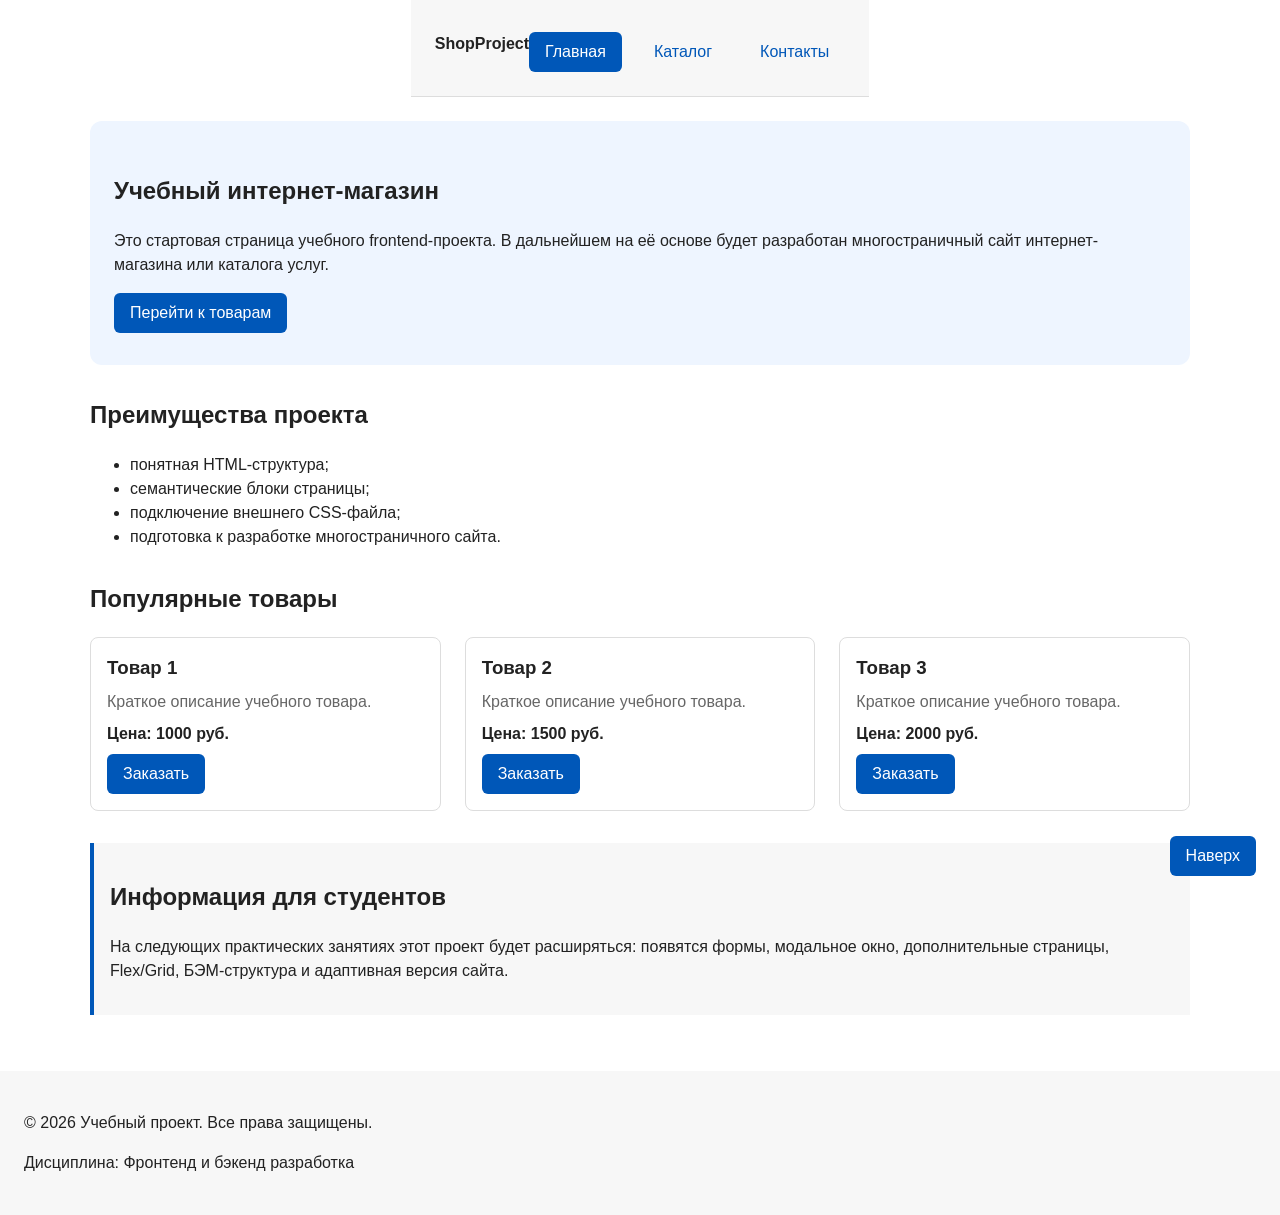
==== index.html @ eb3fb137 "refactor: apply BEM naming to CSS classes" ====
<!DOCTYPE html>
<html lang="ru">
<head>
  <meta charset="UTF-8">
  <meta name="viewport" content="width=device-width, initial-scale=1.0">
  <title>Учебный интернет-магазин</title>
  <link rel="stylesheet" href="css/style.css">
  <script src="js/main.js" defer></script>
  <meta property="og:type" content="website">
  <meta property="og:title" content="Учебный интернет-магазин">
  <meta property="og:description" content="Учебный frontend-проект интернет-магазина.">
  <meta property="og:image" content="https://github.com">
</head>

<body id="top">
  <header class="site-header">
    <div class="site-header__inner">
      <a class="site-header__logo" href="index.html">ShopProject</a>
      <nav class="site-nav" aria-label="Основная навигация">
        <ul class="site-nav__list">
          <li class="site-nav__item"><a class="site-nav__link site-nav__link--active" href="index.html">Главная</a></li>
          <li class="site-nav__item"><a class="site-nav__link" href="catalog.html">Каталог</a></li>
          <li class="site-nav__item"><a class="site-nav__link" href="contacts.html">Контакты</a></li>
        </ul>
      </nav>
    </div>
  </header>

  <main>
    <section class="hero">
      <h1 class="hero__title">Учебный интернет-магазин</h1>
      <p class="hero__description">
        Это стартовая страница учебного frontend-проекта.
        В дальнейшем на её основе будет разработан многостраничный сайт
        интернет-магазина или каталога услуг.
      </p>
      <!-- Добавлен класс модификатора кнопки -->
      <a class="button button--primary" href="#popular">Перейти к товарам</a>
    </section>

    <section class="section" id="advantages">
      <!-- Добавлен БЭМ-класс для заголовка секции -->
      <h2 class="section__title">Преимущества проекта</h2>
      <!-- Создан блок преимуществ по БЭМ -->
      <ul class="advantages-list">
        <li class="advantages-list__item">понятная HTML-структура;</li>
        <li class="advantages-list__item">семантические блоки страницы;</li>
        <li class="advantages-list__item">подключение внешнего CSS-файла;</li>
        <li class="advantages-list__item">подготовка к разработке многостраничного сайта.</li>
      </ul>
    </section>

    <section class="section" id="popular">
      <h2 class="section__title">Популярные товары</h2>

      <div class="products-grid">
        <article class="product-card">
          <h3 class="product-card__title">Товар 1</h3>
          <p class="product-card__description">Краткое описание учебного товара.</p>
          <p class="product-card__price">Цена: 1000 руб.</p>
          <button class="button button--primary product-card__button" type="button" data-product="Товар 1">Заказать</button>
        </article>

        <article class="product-card">
          <h3 class="product-card__title">Товар 2</h3>
          <p class="product-card__description">Краткое описание учебного товара.</p>
          <p class="product-card__price">Цена: 1500 руб.</p>
          <button class="button button--primary product-card__button" type="button" data-product="Товар 2">Заказать</button>
        </article>

        <article class="product-card">
          <h3 class="product-card__title">Товар 3</h3>
          <p class="product-card__description">Краткое описание учебного товара.</p>
          <p class="product-card__price">Цена: 2000 руб.</p>
          <button class="button button--primary product-card__button" type="button" data-product="Товар 3">Заказать</button>
        </article>
      </div>
    </section>

    <aside class="aside-info">
      <h2 class="aside-info__title">Информация для студентов</h2>
      <p class="aside-info__text">
        На следующих практических занятиях этот проект будет расширяться:
        появятся формы, модальное окно, дополнительные страницы, Flex/Grid,
        БЭМ-структура и адаптивная версия сайта.
      </p>
    </aside>
  </main>

  <dialog class="order-dialog" id="order-dialog" aria-labelledby="order-dialog-title">
    <h2 class="order-dialog__title" id="order-dialog-title">Оформление заявки</h2>
    <form class="order-form" id="order-form" action="#" method="post" novalidate>
      <div class="order-form__field">
        <label class="order-form__label" for="order-name">Имя</label>
        <input class="order-form__input" id="order-name" name="name" type="text" required>
      </div>
      <div class="order-form__field">
        <label class="order-form__label" for="order-email">E-mail</label>
        <input class="order-form__input" id="order-email" name="email" type="email" required>
      </div>
      <div class="order-form__actions">
        <button class="button button--secondary" type="button" id="close-order-dialog">Закрыть</button>
        <button class="button button--primary" type="submit">Отправить заявку</button>
      </div>
    </form>
  </dialog>

  <p class="success-message" id="success-message" hidden>
    Форма успешно отправлена!
  </p>

  <a class="to-top" href="#top">Наверх</a>

  <!-- Оформлен подвал сайта как БЭМ-блок site-footer -->
  <footer class="site-footer" id="contacts">
    <p class="site-footer__text">&copy; 2026 Учебный проект. Все права защищены.</p>
    <p class="site-footer__text">Дисциплина: Фронтенд и бэкенд разработка</p>
  </footer>
</body>
</html>
---- css/style.css ----
/* ===============================
   1. Переменные проекта
   =============================== */

:root {
  /* Основные цвета проекта */
  --color-bg: #ffffff;
  --color-text: #222222;
  --color-muted: #666666;
  --color-primary: #0057b8;
  --color-primary-dark: #003f86;
  --color-border: #dddddd;
  --color-surface: #f7f7f7;
  --color-surface-accent: #eef5ff;
  --color-danger: #b00020;
  --color-success: #168a2f;
  --color-success-bg: #eefaf0;
  --color-white: #ffffff;

  /* Отступы */
  --space-xs: 4px;
  --space-sm: 8px;
  --space-md: 16px;
  --space-lg: 24px;
  --space-xl: 32px;

  /* Скругления */
  --radius-sm: 6px;
  --radius-md: 8px;
  --radius-lg: 12px;

  /* Размеры */
  --container-width: 1100px;
}

/* ===============================
   2. Базовые стили
   =============================== */

* {
  box-sizing: border-box;
}

body {
  display: flex;
  flex-direction: column;
  min-height: 100vh;
  margin: 0;
  font-family: Arial, sans-serif;
  line-height: 1.5;
  color: var(--color-text);
  background-color: var(--color-bg);
}

main {
  flex: 1 0 auto;
}

header,
main,
footer {
  padding: var(--space-lg);
}

header {
  position: sticky;
  top: 0;
  z-index: 20;
  background-color: var(--color-surface);
  border-bottom: 1px solid var(--color-border);
}

footer {
  background-color: var(--color-surface);
}

/* ===============================
   3. Общие элементы интерфейса (Блок button)
   =============================== */

a {
  color: var(--color-primary);
}

a:hover {
  color: var(--color-primary-dark);
}

a:focus-visible {
  outline: 2px solid var(--color-primary);
  outline-offset: 3px;
}

/* Базовый блок кнопки */
.button {
  display: inline-block;
  padding: var(--space-sm) var(--space-md);
  font: inherit;
  text-decoration: none;
  border: none;
  border-radius: var(--radius-sm);
  cursor: pointer;
}

/* Модификаторы кнопок */
.button--primary {
  color: var(--color-white);
  background-color: var(--color-primary);
}

.button--primary:hover {
  background-color: var(--color-primary-dark);
}

.button--secondary {
  color: var(--color-primary);
  background-color: transparent;
  border: 1px solid var(--color-primary);
}

.button--secondary:hover {
  color: var(--color-white);
  background-color: var(--color-primary);
}

.button:focus-visible {
  outline: 2px solid var(--color-primary);
  outline-offset: 3px;
}

.button:disabled,
.button--disabled {
  opacity: 0.6;
  cursor: not-allowed;
}

/* Вспомогательный элемент «Наверх» */
.to-top {
  position: fixed;
  right: var(--space-lg);
  bottom: var(--space-lg);
  z-index: 10;
  padding: var(--space-sm) var(--space-md);
  color: var(--color-white);
  background-color: var(--color-primary);
  text-decoration: none;
  border-radius: var(--radius-sm);
}

.to-top:hover {
  background-color: var(--color-primary-dark);
  color: var(--color-white);
}

/* ===============================
   4. Шапка и навигация (Блоки site-header, site-nav)
   =============================== */

.site-header {
  position: relative;
  display: flex;
  align-items: center;
  justify-content: space-between;
  gap: var(--space-lg);
  max-width: var(--container-width);
  margin: 0 auto;
  padding-top: var(--space-md);
}

.site-header__inner {
  display: flex;
  align-items: center;
  justify-content: space-between;
  width: 100%;
}

.site-header__badge {
  position: absolute;
  top: 0;
  left: 0;
  padding: 2px var(--space-sm);
  color: var(--color-white);
  background-color: var(--color-primary);
  border-radius: var(--radius-sm);
  font-size: 12px;
}

.site-header__logo {
  font-weight: bold;
  text-decoration: none;
  color: var(--color-text);
}

/* Блок навигации */
.site-nav__list {
  display: flex;
  flex-wrap: wrap;
  justify-content: center;
  align-items: center;
  gap: var(--space-md);
  padding: 0;
  margin: var(--space-md) 0 0;
  list-style: none;
}

.site-nav__item {
  margin: 0;
}

.site-nav__link {
  display: inline-block;
  padding: var(--space-sm) var(--space-md);
  color: var(--color-primary);
  text-decoration: none;
  border-radius: var(--radius-sm);
}

.site-nav__link:hover {
  color: var(--color-white);
  background-color: var(--color-primary);
}

/* Модификатор активной ссылки */
.site-nav__link--active {
  color: var(--color-white);
  background-color: var(--color-primary);
}

/* ===============================
   5. Страницы и Сетки (Блоки hero, section, products-grid)
   =============================== */

.hero {
  max-width: var(--container-width);
  margin: 0 auto var(--space-xl);
  padding: var(--space-xl) var(--space-lg);
  background-color: var(--color-surface-accent);
  border-radius: var(--radius-lg);
}

.section {
  max-width: var(--container-width);
  margin: 0 auto var(--space-xl);
}

.section__title {
  margin-top: 0;
}

.products-grid {
  display: grid;
  grid-template-columns: repeat(3, 1fr);
  gap: var(--space-lg);
}

/* ===============================
   6. Карточка товара (Блок product-card)
   =============================== */

.product-card {
  position: relative;
  display: flex;
  flex-direction: column;
  gap: var(--space-sm);
  margin-bottom: 0;
  padding: var(--space-md);
  border: 1px solid var(--color-border);
  border-radius: var(--radius-md);
  background-color: var(--color-bg);
}

.product-card:hover {
  border-color: var(--color-primary);
}

/* Модификаторы карточки */
.product-card--featured {
  border-color: var(--color-primary);
}

.product-card--discount {
  border-color: var(--color-danger);
}

/* Элементы карточки */
.product-card__title {
  margin-top: 0;
  margin-bottom: 0;
}

.product-card__description {
  margin: 0;
  color: var(--color-muted);
}

.product-card__price {
  margin: 0;
  font-weight: 700;
}

.product-card--discount .product-card__price {
  color: var(--color-danger);
}

.product-card__badge {
  position: absolute;
  top: var(--space-sm);
  right: var(--space-sm);
  padding: 2px var(--space-sm);
  color: var(--color-white);
  background-color: var(--color-primary);
  border-radius: var(--radius-sm);
  font-size: 12px;
}

.product-card__button {
  margin-top: auto;
  align-self: flex-start;
}

/* Информационный блок */
.aside-info {
  max-width: var(--container-width);
  margin: 0 auto var(--space-xl);
  padding: var(--space-md);
  border-left: 4px solid var(--color-primary);
  background-color: var(--color-surface);
}

/* ===============================
   7. Форма и Модальное окно (Блоки order-dialog, order-form)
   =============================== */

.order-dialog {
  width: min(100% - var(--space-xl), 560px);
  padding: var(--space-lg);
  border: none;
  border-radius: var(--radius-lg);
}

.order-dialog::backdrop {
  background-color: rgba(0, 0, 0, 0.5);
}

.order-dialog__title {
  margin-top: 0;
}

/* Блок формы */
.order-form:focus-within .order-form__field:not(:focus-within) {
  opacity: 0.45;
  pointer-events: none;
}

.order-form__field {
  margin-bottom: var(--space-md);
}

.order-form__label {
  display: block;
  margin-bottom: var(--space-xs);
}

.order-form__input,
.order-form__select,
.order-form__textarea {
  width: 100%;
  padding: 10px 12px;
  border: 1px solid var(--color-border);
  border-radius: var(--radius-sm);
  font: inherit;
}

.order-form__input[type="checkbox"] {
  width: auto;
}

.order-form__hint {
  display: block;
  margin-top: var(--space-xs);
  color: var(--color-muted);
}

.order-form__input:hover,
.order-form__select:hover,
.order-form__textarea:hover {
  border-color: var(--color-primary);
}

.order-form__input:focus-visible,
.order-form__select:focus-visible,
.order-form__textarea:focus-visible {
  outline: 2px solid var(--color-primary);
  outline-offset: 3px;
}

.order-form__input[aria-invalid="true"],
.order-form__select[aria-invalid="true"],
.order-form__textarea[aria-invalid="true"] {
  border-color: var(--color-danger);
}

.order-form__actions {
  display: flex;
  gap: var(--space-sm);
  margin-top: var(--space-lg);
}

/* Сообщение об успехе */
.success-message {
  max-width: var(--container-width);
  margin: var(--space-lg) auto;
  padding: var(--space-md);
  border-left: 4px solid var(--color-success);
  background-color: var(--color-success-bg);
}

/* ===============================
   8. Хлебные крошки (Блок breadcrumbs)
   =============================== */

.breadcrumbs {
  max-width: var(--container-width);
  margin: 0 auto var(--space-md);
  font-size: 14px;
  color: var(--color-muted);
}

.breadcrumbs__link {
  color: var(--color-primary);
}

.breadcrumbs__current::before {
  content: " / ";
  color: var(--color-muted);
}

/* ===============================
   9. Каталог (Блоки catalog-layout, catalog-filters, filters-form)
   =============================== */

.catalog-layout {
  max-width: var(--container-width);
  margin: 0 auto var(--space-xl);
  display: grid;
  grid-template-columns: 260px 1fr;
  grid-template-areas: "filters products";
  gap: var(--space-lg);
}

.catalog-filters {
  grid-area: filters;
  padding: var(--space-md);
  border: 1px solid var(--color-border);
  border-radius: var(--radius-md);
  background-color: var(--color-surface);
}

.catalog-products {
  grid-area: products;
}

/* Блок формы фильтрации */
.filters-form {
  display: grid;
  gap: var(--space-md);
}

.filters-form__fieldset {
  margin: 0;
  padding: var(--space-md);
  border: 1px solid var(--color-border);
  border-radius: var(--radius-sm);
}

.filters-form__legend {
  font-weight: 700;
}

.filters-form__label {
  display: block;
  margin-bottom: var(--space-sm);
}

.filters-form__input-number {
  width: 100%;
  padding: 8px 10px;
  border: 1px solid var(--color-border);
  border-radius: var(--radius-sm);
  font: inherit;
}

/* ===============================
   10. Специфические настройки прокрутки
   =============================== */

html {
  scroll-behavior: smooth;
  scroll-padding-top: 140px;
}

@media (max-width: 1099px) {
  html {
    scroll-padding-top: 200px;
  }
}

@media (max-width: 700px) {
  html {
    scroll-padding-top: 260px;
  }
}
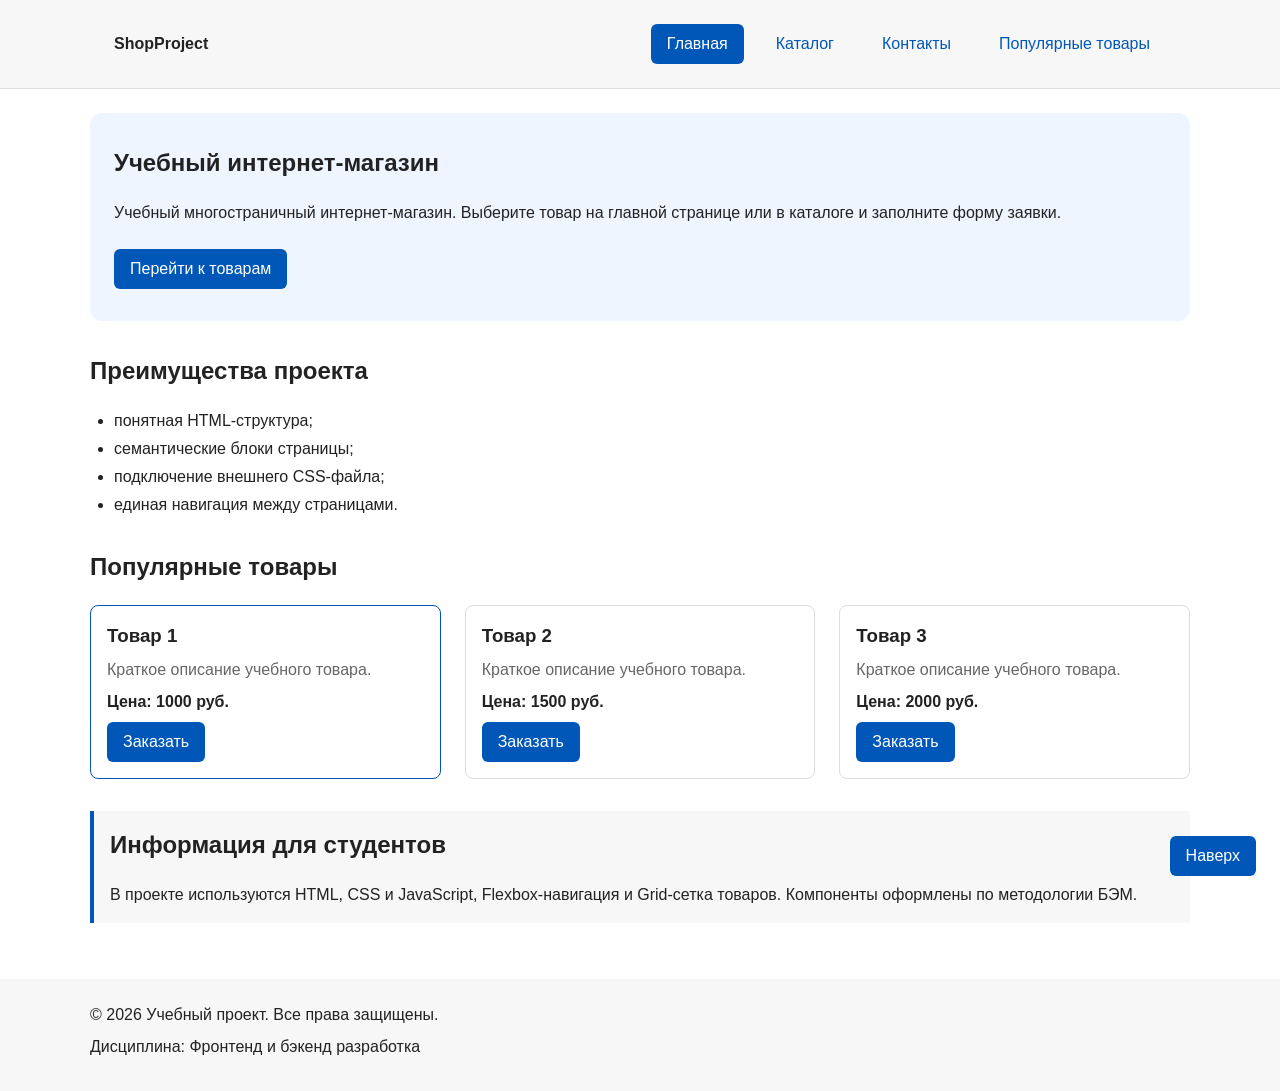
==== commit e76dbf31: "refactor: complete BEM components and order form" ====
--- a/index.html
+++ b/index.html
@@ -3,50 +3,47 @@
 <head>
   <meta charset="UTF-8">
   <meta name="viewport" content="width=device-width, initial-scale=1.0">
+  <meta name="description" content="Учебный интернет-магазин с каталогом товаров и формой заявки.">
   <title>Учебный интернет-магазин</title>
   <link rel="stylesheet" href="css/style.css">
   <script src="js/main.js" defer></script>
   <meta property="og:type" content="website">
   <meta property="og:title" content="Учебный интернет-магазин">
   <meta property="og:description" content="Учебный frontend-проект интернет-магазина.">
-  <meta property="og:image" content="https://github.com">
 </head>
 
-<body id="top">
+<body class="page" id="top">
   <header class="site-header">
     <div class="site-header__inner">
       <a class="site-header__logo" href="index.html">ShopProject</a>
       <nav class="site-nav" aria-label="Основная навигация">
         <ul class="site-nav__list">
-          <li class="site-nav__item"><a class="site-nav__link site-nav__link--active" href="index.html">Главная</a></li>
+          <li class="site-nav__item"><a class="site-nav__link site-nav__link--active" href="index.html" aria-current="page">Главная</a></li>
           <li class="site-nav__item"><a class="site-nav__link" href="catalog.html">Каталог</a></li>
           <li class="site-nav__item"><a class="site-nav__link" href="contacts.html">Контакты</a></li>
+          <li class="site-nav__item"><a class="site-nav__link" href="index.html#popular">Популярные товары</a></li>
         </ul>
       </nav>
     </div>
   </header>
 
-  <main>
+  <main class="page__main">
     <section class="hero">
       <h1 class="hero__title">Учебный интернет-магазин</h1>
       <p class="hero__description">
-        Это стартовая страница учебного frontend-проекта.
-        В дальнейшем на её основе будет разработан многостраничный сайт
-        интернет-магазина или каталога услуг.
+        Учебный многостраничный интернет-магазин.
+        Выберите товар на главной странице или в каталоге и заполните форму заявки.
       </p>
-      <!-- Добавлен класс модификатора кнопки -->
       <a class="button button--primary" href="#popular">Перейти к товарам</a>
     </section>
 
     <section class="section" id="advantages">
-      <!-- Добавлен БЭМ-класс для заголовка секции -->
       <h2 class="section__title">Преимущества проекта</h2>
-      <!-- Создан блок преимуществ по БЭМ -->
       <ul class="advantages-list">
         <li class="advantages-list__item">понятная HTML-структура;</li>
         <li class="advantages-list__item">семантические блоки страницы;</li>
         <li class="advantages-list__item">подключение внешнего CSS-файла;</li>
-        <li class="advantages-list__item">подготовка к разработке многостраничного сайта.</li>
+        <li class="advantages-list__item">единая навигация между страницами.</li>
       </ul>
     </section>
 
@@ -54,7 +51,7 @@
       <h2 class="section__title">Популярные товары</h2>
 
       <div class="products-grid">
-        <article class="product-card">
+        <article class="product-card product-card--featured">
           <h3 class="product-card__title">Товар 1</h3>
           <p class="product-card__description">Краткое описание учебного товара.</p>
           <p class="product-card__price">Цена: 1000 руб.</p>
@@ -80,9 +77,8 @@
     <aside class="aside-info">
       <h2 class="aside-info__title">Информация для студентов</h2>
       <p class="aside-info__text">
-        На следующих практических занятиях этот проект будет расширяться:
-        появятся формы, модальное окно, дополнительные страницы, Flex/Grid,
-        БЭМ-структура и адаптивная версия сайта.
+        В проекте используются HTML, CSS и JavaScript, Flexbox-навигация
+        и Grid-сетка товаров. Компоненты оформлены по методологии БЭМ.
       </p>
     </aside>
   </main>
@@ -90,13 +86,14 @@
   <dialog class="order-dialog" id="order-dialog" aria-labelledby="order-dialog-title">
     <h2 class="order-dialog__title" id="order-dialog-title">Оформление заявки</h2>
     <form class="order-form" id="order-form" action="#" method="post" novalidate>
+      <input id="selected-product" name="product" type="hidden">
       <div class="order-form__field">
         <label class="order-form__label" for="order-name">Имя</label>
-        <input class="order-form__input" id="order-name" name="name" type="text" required>
+        <input class="order-form__input" id="order-name" name="name" type="text" autocomplete="name" required>
       </div>
       <div class="order-form__field">
         <label class="order-form__label" for="order-email">E-mail</label>
-        <input class="order-form__input" id="order-email" name="email" type="email" required>
+        <input class="order-form__input" id="order-email" name="email" type="email" autocomplete="email" required>
       </div>
       <div class="order-form__actions">
         <button class="button button--secondary" type="button" id="close-order-dialog">Закрыть</button>
@@ -105,16 +102,16 @@
     </form>
   </dialog>
 
-  <p class="success-message" id="success-message" hidden>
-    Форма успешно отправлена!
+  <p class="success-message" id="success-message" role="status" hidden>
+    Заявка успешно проверена! Это учебная форма: данные на сервер не отправляются.
   </p>
 
   <a class="to-top" href="#top">Наверх</a>
-
-  <!-- Оформлен подвал сайта как БЭМ-блок site-footer -->
   <footer class="site-footer" id="contacts">
-    <p class="site-footer__text">&copy; 2026 Учебный проект. Все права защищены.</p>
-    <p class="site-footer__text">Дисциплина: Фронтенд и бэкенд разработка</p>
+    <div class="site-footer__inner">
+      <p class="site-footer__text">&copy; 2026 Учебный проект. Все права защищены.</p>
+      <p class="site-footer__text">Дисциплина: Фронтенд и бэкенд разработка</p>
+    </div>
   </footer>
 </body>
 </html>
--- a/css/style.css
+++ b/css/style.css
@@ -41,7 +41,7 @@
   box-sizing: border-box;
 }
 
-body {
+.page {
   display: flex;
   flex-direction: column;
   min-height: 100vh;
@@ -52,26 +52,9 @@
   background-color: var(--color-bg);
 }
 
-main {
+.page__main {
   flex: 1 0 auto;
-}
-
-header,
-main,
-footer {
   padding: var(--space-lg);
-}
-
-header {
-  position: sticky;
-  top: 0;
-  z-index: 20;
-  background-color: var(--color-surface);
-  border-bottom: 1px solid var(--color-border);
-}
-
-footer {
-  background-color: var(--color-surface);
 }
 
 /* ===============================
@@ -97,6 +80,7 @@
   padding: var(--space-sm) var(--space-md);
   font: inherit;
   text-decoration: none;
+  text-align: center;
   border: none;
   border-radius: var(--radius-sm);
   cursor: pointer;
@@ -109,6 +93,7 @@
 }
 
 .button--primary:hover {
+  color: var(--color-white);
   background-color: var(--color-primary-dark);
 }
 
@@ -157,32 +142,18 @@
    =============================== */
 
 .site-header {
-  position: relative;
+  background-color: var(--color-surface);
+  border-bottom: 1px solid var(--color-border);
+}
+
+.site-header__inner {
   display: flex;
   align-items: center;
   justify-content: space-between;
   gap: var(--space-lg);
   max-width: var(--container-width);
   margin: 0 auto;
-  padding-top: var(--space-md);
-}
-
-.site-header__inner {
-  display: flex;
-  align-items: center;
-  justify-content: space-between;
-  width: 100%;
-}
-
-.site-header__badge {
-  position: absolute;
-  top: 0;
-  left: 0;
-  padding: 2px var(--space-sm);
-  color: var(--color-white);
-  background-color: var(--color-primary);
-  border-radius: var(--radius-sm);
-  font-size: 12px;
+  padding: var(--space-lg);
 }
 
 .site-header__logo {
@@ -199,7 +170,7 @@
   align-items: center;
   gap: var(--space-md);
   padding: 0;
-  margin: var(--space-md) 0 0;
+  margin: 0;
   list-style: none;
 }
 
@@ -238,6 +209,14 @@
   border-radius: var(--radius-lg);
 }
 
+.hero__title {
+  margin-top: 0;
+}
+
+.hero__description {
+  margin-bottom: var(--space-lg);
+}
+
 .section {
   max-width: var(--container-width);
   margin: 0 auto var(--space-xl);
@@ -245,20 +224,38 @@
 
 .section__title {
   margin-top: 0;
+}
+
+.section__description {
+  margin-top: 0;
+  margin-bottom: var(--space-lg);
+  color: var(--color-muted);
 }
 
 .products-grid {
   display: grid;
-  grid-template-columns: repeat(3, 1fr);
+  grid-template-columns: repeat(3, minmax(0, 1fr));
   gap: var(--space-lg);
 }
 
+/* Блоки списков преимуществ и контактов */
+.advantages-list,
+.contacts-list {
+  padding-left: var(--space-lg);
+  margin-top: var(--space-md);
+  margin-bottom: var(--space-md);
+}
+
+.advantages-list__item,
+.contacts-list__item {
+  margin-bottom: var(--space-xs);
+}
+
 /* ===============================
    6. Карточка товара (Блок product-card)
    =============================== */
 
 .product-card {
-  position: relative;
   display: flex;
   flex-direction: column;
   gap: var(--space-sm);
@@ -302,17 +299,6 @@
   color: var(--color-danger);
 }
 
-.product-card__badge {
-  position: absolute;
-  top: var(--space-sm);
-  right: var(--space-sm);
-  padding: 2px var(--space-sm);
-  color: var(--color-white);
-  background-color: var(--color-primary);
-  border-radius: var(--radius-sm);
-  font-size: 12px;
-}
-
 .product-card__button {
   margin-top: auto;
   align-self: flex-start;
@@ -327,12 +313,22 @@
   background-color: var(--color-surface);
 }
 
+.aside-info__title {
+  margin-top: 0;
+}
+
+.aside-info__text {
+  margin-bottom: 0;
+}
+
 /* ===============================
    7. Форма и Модальное окно (Блоки order-dialog, order-form)
    =============================== */
 
 .order-dialog {
   width: min(100% - var(--space-xl), 560px);
+  max-height: calc(100vh - var(--space-xl));
+  overflow-y: auto;
   padding: var(--space-lg);
   border: none;
   border-radius: var(--radius-lg);
@@ -347,11 +343,6 @@
 }
 
 /* Блок формы */
-.order-form:focus-within .order-form__field:not(:focus-within) {
-  opacity: 0.45;
-  pointer-events: none;
-}
-
 .order-form__field {
   margin-bottom: var(--space-md);
 }
@@ -394,9 +385,9 @@
   outline-offset: 3px;
 }
 
-.order-form__input[aria-invalid="true"],
-.order-form__select[aria-invalid="true"],
-.order-form__textarea[aria-invalid="true"] {
+.order-form__input--error,
+.order-form__select--error,
+.order-form__textarea--error {
   border-color: var(--color-danger);
 }
 
@@ -443,7 +434,7 @@
   max-width: var(--container-width);
   margin: 0 auto var(--space-xl);
   display: grid;
-  grid-template-columns: 260px 1fr;
+  grid-template-columns: 260px minmax(0, 1fr);
   grid-template-areas: "filters products";
   gap: var(--space-lg);
 }
@@ -456,8 +447,17 @@
   background-color: var(--color-surface);
 }
 
+.catalog-filters__title {
+  margin-top: 0;
+}
+
 .catalog-products {
   grid-area: products;
+  min-width: 0;
+}
+
+.catalog-products__title {
+  margin-top: 0;
 }
 
 /* Блок формы фильтрации */
@@ -473,41 +473,56 @@
   border-radius: var(--radius-sm);
 }
 
+
 .filters-form__legend {
+  padding: 0 var(--space-xs);
   font-weight: 700;
 }
 
 .filters-form__label {
   display: block;
+  margin-bottom: var(--space-xs);
+}
+
+.filters-form__checkbox {
+  accent-color: var(--color-primary);
+}
+
+.filters-form__input {
+  width: 100%;
+  min-width: 0;
   margin-bottom: var(--space-sm);
-}
-
-.filters-form__input-number {
-  width: 100%;
-  padding: 8px 10px;
+  padding: var(--space-sm);
   border: 1px solid var(--color-border);
   border-radius: var(--radius-sm);
   font: inherit;
 }
 
-/* ===============================
-   10. Специфические настройки прокрутки
-   =============================== */
-
-html {
-  scroll-behavior: smooth;
-  scroll-padding-top: 140px;
-}
-
-@media (max-width: 1099px) {
-  html {
-    scroll-padding-top: 200px;
-  }
-}
-
-@media (max-width: 700px) {
-  html {
-    scroll-padding-top: 260px;
-  }
-}
-
+.filters-form__input:hover {
+  border-color: var(--color-primary);
+}
+
+.filters-form__input:focus-visible,
+.filters-form__checkbox:focus-visible,
+.site-nav__link:focus-visible {
+  outline: 2px solid var(--color-primary);
+  outline-offset: 3px;
+}
+
+/* ===============================
+   10. Подвал сайта (Блок site-footer)
+   =============================== */
+
+.site-footer {
+  padding: var(--space-lg);
+  background-color: var(--color-surface);
+}
+
+.site-footer__inner {
+  max-width: var(--container-width);
+  margin: 0 auto;
+}
+
+.site-footer__text {
+  margin: 0 0 var(--space-sm);
+}
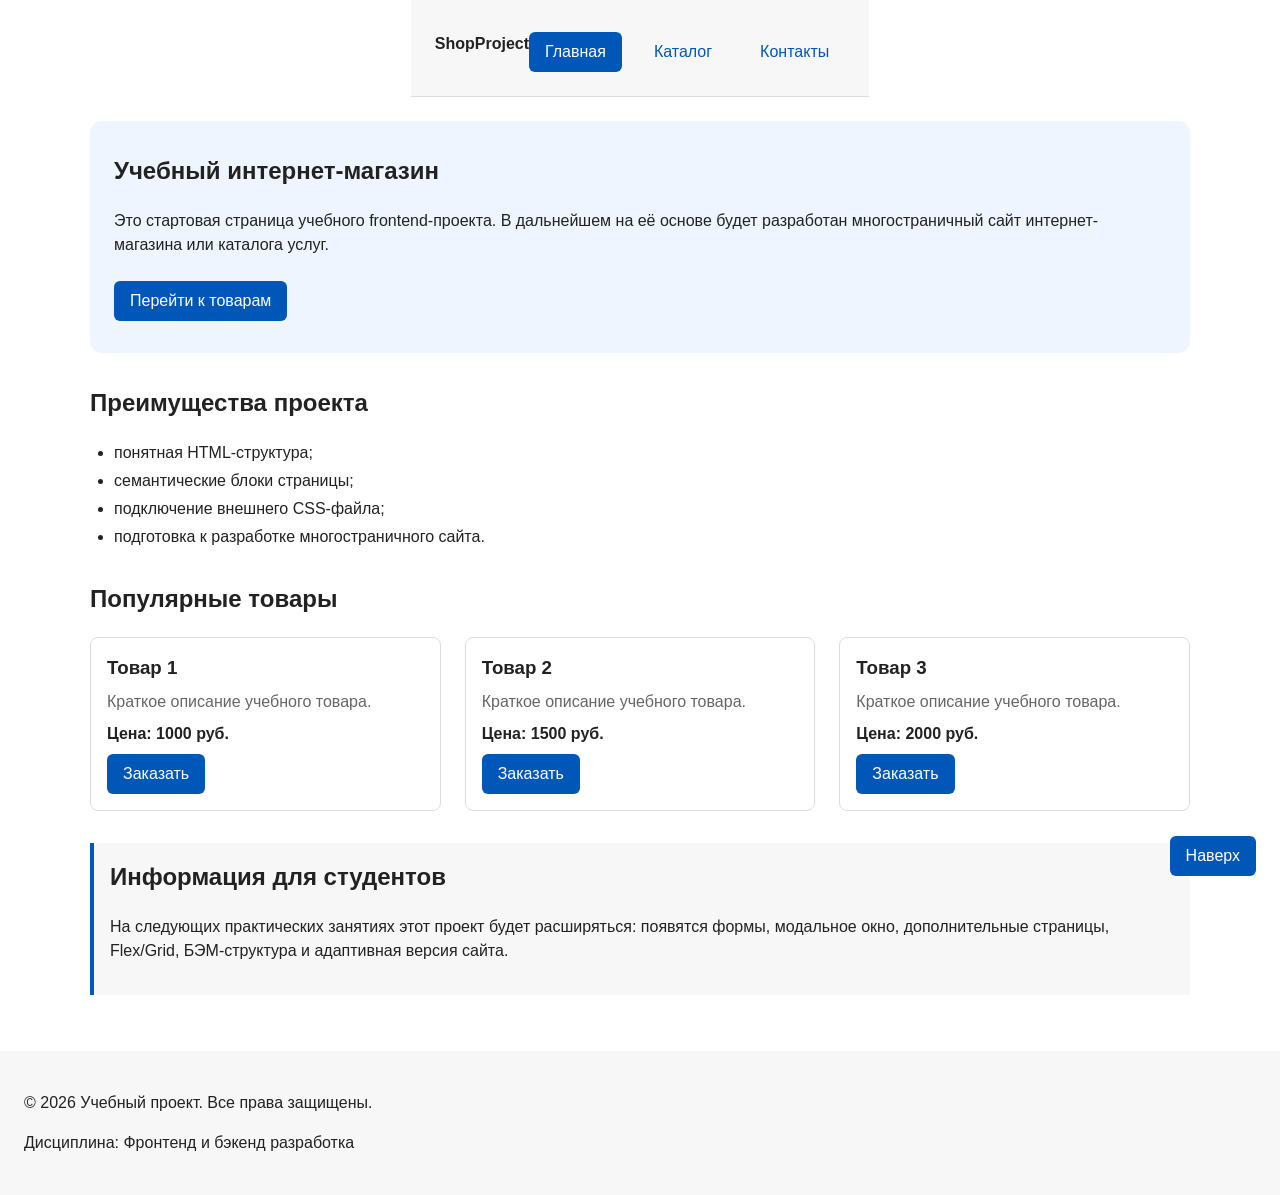
==== commit c96a536c: "Merge pull request #5 from Artyomka0609/refactor/bem-css-classes Apply BEM naming to CSS classes" ====
--- a/index.html
+++ b/index.html
@@ -3,47 +3,50 @@
 <head>
   <meta charset="UTF-8">
   <meta name="viewport" content="width=device-width, initial-scale=1.0">
-  <meta name="description" content="Учебный интернет-магазин с каталогом товаров и формой заявки.">
   <title>Учебный интернет-магазин</title>
   <link rel="stylesheet" href="css/style.css">
   <script src="js/main.js" defer></script>
   <meta property="og:type" content="website">
   <meta property="og:title" content="Учебный интернет-магазин">
   <meta property="og:description" content="Учебный frontend-проект интернет-магазина.">
+  <meta property="og:image" content="https://github.com">
 </head>
 
-<body class="page" id="top">
+<body id="top">
   <header class="site-header">
     <div class="site-header__inner">
       <a class="site-header__logo" href="index.html">ShopProject</a>
       <nav class="site-nav" aria-label="Основная навигация">
         <ul class="site-nav__list">
-          <li class="site-nav__item"><a class="site-nav__link site-nav__link--active" href="index.html" aria-current="page">Главная</a></li>
+          <li class="site-nav__item"><a class="site-nav__link site-nav__link--active" href="index.html">Главная</a></li>
           <li class="site-nav__item"><a class="site-nav__link" href="catalog.html">Каталог</a></li>
           <li class="site-nav__item"><a class="site-nav__link" href="contacts.html">Контакты</a></li>
-          <li class="site-nav__item"><a class="site-nav__link" href="index.html#popular">Популярные товары</a></li>
         </ul>
       </nav>
     </div>
   </header>
 
-  <main class="page__main">
+  <main>
     <section class="hero">
       <h1 class="hero__title">Учебный интернет-магазин</h1>
       <p class="hero__description">
-        Учебный многостраничный интернет-магазин.
-        Выберите товар на главной странице или в каталоге и заполните форму заявки.
+        Это стартовая страница учебного frontend-проекта.
+        В дальнейшем на её основе будет разработан многостраничный сайт
+        интернет-магазина или каталога услуг.
       </p>
+      <!-- Добавлен класс модификатора кнопки -->
       <a class="button button--primary" href="#popular">Перейти к товарам</a>
     </section>
 
     <section class="section" id="advantages">
+      <!-- Добавлен БЭМ-класс для заголовка секции -->
       <h2 class="section__title">Преимущества проекта</h2>
+      <!-- Создан блок преимуществ по БЭМ -->
       <ul class="advantages-list">
         <li class="advantages-list__item">понятная HTML-структура;</li>
         <li class="advantages-list__item">семантические блоки страницы;</li>
         <li class="advantages-list__item">подключение внешнего CSS-файла;</li>
-        <li class="advantages-list__item">единая навигация между страницами.</li>
+        <li class="advantages-list__item">подготовка к разработке многостраничного сайта.</li>
       </ul>
     </section>
 
@@ -51,7 +54,7 @@
       <h2 class="section__title">Популярные товары</h2>
 
       <div class="products-grid">
-        <article class="product-card product-card--featured">
+        <article class="product-card">
           <h3 class="product-card__title">Товар 1</h3>
           <p class="product-card__description">Краткое описание учебного товара.</p>
           <p class="product-card__price">Цена: 1000 руб.</p>
@@ -77,8 +80,9 @@
     <aside class="aside-info">
       <h2 class="aside-info__title">Информация для студентов</h2>
       <p class="aside-info__text">
-        В проекте используются HTML, CSS и JavaScript, Flexbox-навигация
-        и Grid-сетка товаров. Компоненты оформлены по методологии БЭМ.
+        На следующих практических занятиях этот проект будет расширяться:
+        появятся формы, модальное окно, дополнительные страницы, Flex/Grid,
+        БЭМ-структура и адаптивная версия сайта.
       </p>
     </aside>
   </main>
@@ -86,14 +90,13 @@
   <dialog class="order-dialog" id="order-dialog" aria-labelledby="order-dialog-title">
     <h2 class="order-dialog__title" id="order-dialog-title">Оформление заявки</h2>
     <form class="order-form" id="order-form" action="#" method="post" novalidate>
-      <input id="selected-product" name="product" type="hidden">
       <div class="order-form__field">
         <label class="order-form__label" for="order-name">Имя</label>
-        <input class="order-form__input" id="order-name" name="name" type="text" autocomplete="name" required>
+        <input class="order-form__input" id="order-name" name="name" type="text" required>
       </div>
       <div class="order-form__field">
         <label class="order-form__label" for="order-email">E-mail</label>
-        <input class="order-form__input" id="order-email" name="email" type="email" autocomplete="email" required>
+        <input class="order-form__input" id="order-email" name="email" type="email" required>
       </div>
       <div class="order-form__actions">
         <button class="button button--secondary" type="button" id="close-order-dialog">Закрыть</button>
@@ -102,16 +105,16 @@
     </form>
   </dialog>
 
-  <p class="success-message" id="success-message" role="status" hidden>
-    Заявка успешно проверена! Это учебная форма: данные на сервер не отправляются.
+  <p class="success-message" id="success-message" hidden>
+    Форма успешно отправлена!
   </p>
 
   <a class="to-top" href="#top">Наверх</a>
+
+  <!-- Оформлен подвал сайта как БЭМ-блок site-footer -->
   <footer class="site-footer" id="contacts">
-    <div class="site-footer__inner">
-      <p class="site-footer__text">&copy; 2026 Учебный проект. Все права защищены.</p>
-      <p class="site-footer__text">Дисциплина: Фронтенд и бэкенд разработка</p>
-    </div>
+    <p class="site-footer__text">&copy; 2026 Учебный проект. Все права защищены.</p>
+    <p class="site-footer__text">Дисциплина: Фронтенд и бэкенд разработка</p>
   </footer>
 </body>
 </html>
--- a/css/style.css
+++ b/css/style.css
@@ -41,7 +41,7 @@
   box-sizing: border-box;
 }
 
-.page {
+body {
   display: flex;
   flex-direction: column;
   min-height: 100vh;
@@ -52,9 +52,26 @@
   background-color: var(--color-bg);
 }
 
-.page__main {
+main {
   flex: 1 0 auto;
+}
+
+header,
+main,
+footer {
   padding: var(--space-lg);
+}
+
+header {
+  position: sticky;
+  top: 0;
+  z-index: 20;
+  background-color: var(--color-surface);
+  border-bottom: 1px solid var(--color-border);
+}
+
+footer {
+  background-color: var(--color-surface);
 }
 
 /* ===============================
@@ -93,7 +110,6 @@
 }
 
 .button--primary:hover {
-  color: var(--color-white);
   background-color: var(--color-primary-dark);
 }
 
@@ -142,18 +158,32 @@
    =============================== */
 
 .site-header {
-  background-color: var(--color-surface);
-  border-bottom: 1px solid var(--color-border);
+  position: relative;
+  display: flex;
+  align-items: center;
+  justify-content: space-between;
+  gap: var(--space-lg);
+  max-width: var(--container-width);
+  margin: 0 auto;
+  padding-top: var(--space-md);
 }
 
 .site-header__inner {
   display: flex;
   align-items: center;
   justify-content: space-between;
-  gap: var(--space-lg);
-  max-width: var(--container-width);
-  margin: 0 auto;
-  padding: var(--space-lg);
+  width: 100%;
+}
+
+.site-header__badge {
+  position: absolute;
+  top: 0;
+  left: 0;
+  padding: 2px var(--space-sm);
+  color: var(--color-white);
+  background-color: var(--color-primary);
+  border-radius: var(--radius-sm);
+  font-size: 12px;
 }
 
 .site-header__logo {
@@ -170,7 +200,7 @@
   align-items: center;
   gap: var(--space-md);
   padding: 0;
-  margin: 0;
+  margin: var(--space-md) 0 0;
   list-style: none;
 }
 
@@ -234,7 +264,7 @@
 
 .products-grid {
   display: grid;
-  grid-template-columns: repeat(3, minmax(0, 1fr));
+  grid-template-columns: repeat(3, 1fr);
   gap: var(--space-lg);
 }
 
@@ -256,6 +286,7 @@
    =============================== */
 
 .product-card {
+  position: relative;
   display: flex;
   flex-direction: column;
   gap: var(--space-sm);
@@ -299,6 +330,17 @@
   color: var(--color-danger);
 }
 
+.product-card__badge {
+  position: absolute;
+  top: var(--space-sm);
+  right: var(--space-sm);
+  padding: 2px var(--space-sm);
+  color: var(--color-white);
+  background-color: var(--color-primary);
+  border-radius: var(--radius-sm);
+  font-size: 12px;
+}
+
 .product-card__button {
   margin-top: auto;
   align-self: flex-start;
@@ -317,18 +359,12 @@
   margin-top: 0;
 }
 
-.aside-info__text {
-  margin-bottom: 0;
-}
-
 /* ===============================
    7. Форма и Модальное окно (Блоки order-dialog, order-form)
    =============================== */
 
 .order-dialog {
   width: min(100% - var(--space-xl), 560px);
-  max-height: calc(100vh - var(--space-xl));
-  overflow-y: auto;
   padding: var(--space-lg);
   border: none;
   border-radius: var(--radius-lg);
@@ -343,6 +379,11 @@
 }
 
 /* Блок формы */
+.order-form:focus-within .order-form__field:not(:focus-within) {
+  opacity: 0.45;
+  pointer-events: none;
+}
+
 .order-form__field {
   margin-bottom: var(--space-md);
 }
@@ -385,9 +426,9 @@
   outline-offset: 3px;
 }
 
-.order-form__input--error,
-.order-form__select--error,
-.order-form__textarea--error {
+.order-form__input[aria-invalid="true"],
+.order-form__select[aria-invalid="true"],
+.order-form__textarea[aria-invalid="true"] {
   border-color: var(--color-danger);
 }
 
@@ -434,7 +475,7 @@
   max-width: var(--container-width);
   margin: 0 auto var(--space-xl);
   display: grid;
-  grid-template-columns: 260px minmax(0, 1fr);
+  grid-template-columns: 260px 1fr;
   grid-template-areas: "filters products";
   gap: var(--space-lg);
 }
@@ -453,7 +494,6 @@
 
 .catalog-products {
   grid-area: products;
-  min-width: 0;
 }
 
 .catalog-products__title {
@@ -473,56 +513,3 @@
   border-radius: var(--radius-sm);
 }
 
-
-.filters-form__legend {
-  padding: 0 var(--space-xs);
-  font-weight: 700;
-}
-
-.filters-form__label {
-  display: block;
-  margin-bottom: var(--space-xs);
-}
-
-.filters-form__checkbox {
-  accent-color: var(--color-primary);
-}
-
-.filters-form__input {
-  width: 100%;
-  min-width: 0;
-  margin-bottom: var(--space-sm);
-  padding: var(--space-sm);
-  border: 1px solid var(--color-border);
-  border-radius: var(--radius-sm);
-  font: inherit;
-}
-
-.filters-form__input:hover {
-  border-color: var(--color-primary);
-}
-
-.filters-form__input:focus-visible,
-.filters-form__checkbox:focus-visible,
-.site-nav__link:focus-visible {
-  outline: 2px solid var(--color-primary);
-  outline-offset: 3px;
-}
-
-/* ===============================
-   10. Подвал сайта (Блок site-footer)
-   =============================== */
-
-.site-footer {
-  padding: var(--space-lg);
-  background-color: var(--color-surface);
-}
-
-.site-footer__inner {
-  max-width: var(--container-width);
-  margin: 0 auto;
-}
-
-.site-footer__text {
-  margin: 0 0 var(--space-sm);
-}
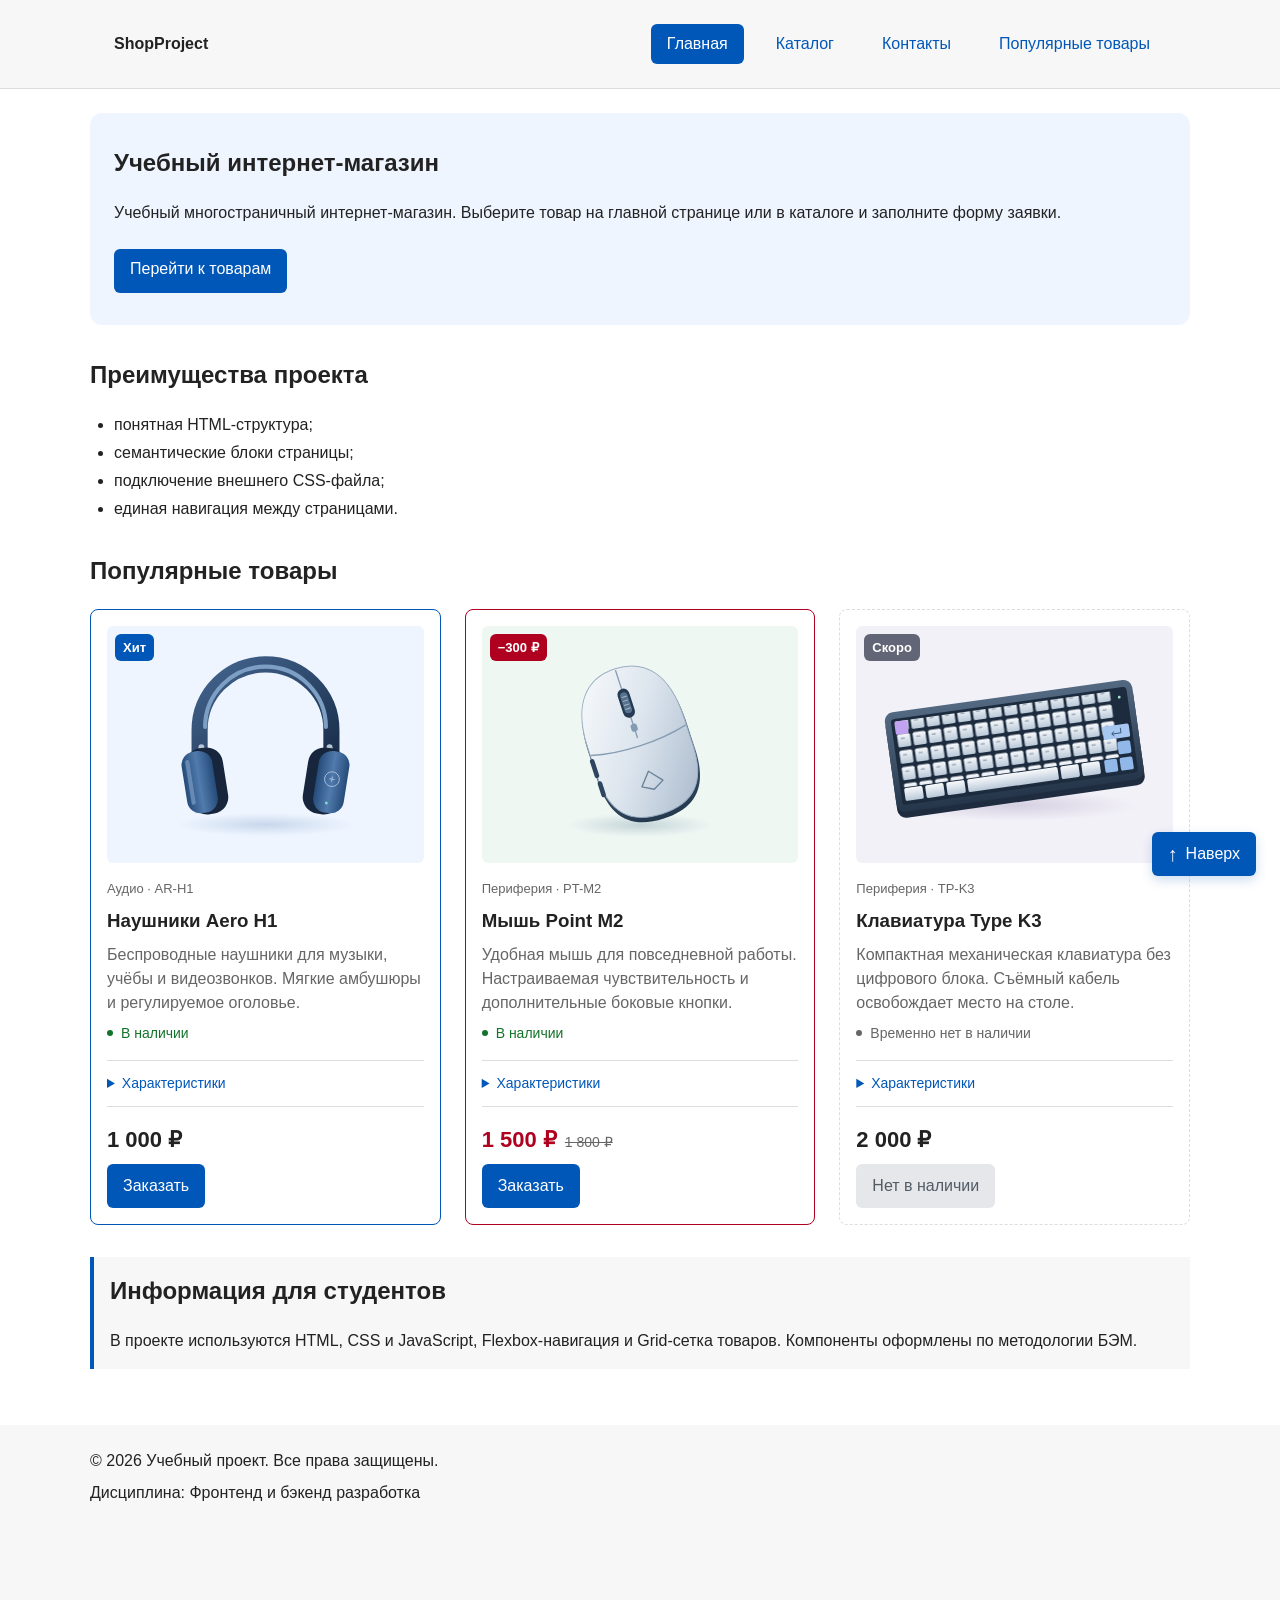
==== commit d710efd7: "feat: enrich product cards and interface states for practice 8" ====
--- a/index.html
+++ b/index.html
@@ -3,50 +3,47 @@
 <head>
   <meta charset="UTF-8">
   <meta name="viewport" content="width=device-width, initial-scale=1.0">
+  <meta name="description" content="Учебный интернет-магазин с каталогом товаров и формой заявки.">
   <title>Учебный интернет-магазин</title>
   <link rel="stylesheet" href="css/style.css">
   <script src="js/main.js" defer></script>
   <meta property="og:type" content="website">
   <meta property="og:title" content="Учебный интернет-магазин">
   <meta property="og:description" content="Учебный frontend-проект интернет-магазина.">
-  <meta property="og:image" content="https://github.com">
 </head>
 
-<body id="top">
+<body class="page" id="top">
   <header class="site-header">
     <div class="site-header__inner">
       <a class="site-header__logo" href="index.html">ShopProject</a>
       <nav class="site-nav" aria-label="Основная навигация">
         <ul class="site-nav__list">
-          <li class="site-nav__item"><a class="site-nav__link site-nav__link--active" href="index.html">Главная</a></li>
+          <li class="site-nav__item"><a class="site-nav__link site-nav__link--active" href="index.html" aria-current="page">Главная</a></li>
           <li class="site-nav__item"><a class="site-nav__link" href="catalog.html">Каталог</a></li>
           <li class="site-nav__item"><a class="site-nav__link" href="contacts.html">Контакты</a></li>
+          <li class="site-nav__item"><a class="site-nav__link" href="index.html#popular">Популярные товары</a></li>
         </ul>
       </nav>
     </div>
   </header>
 
-  <main>
+  <main class="page__main">
     <section class="hero">
       <h1 class="hero__title">Учебный интернет-магазин</h1>
       <p class="hero__description">
-        Это стартовая страница учебного frontend-проекта.
-        В дальнейшем на её основе будет разработан многостраничный сайт
-        интернет-магазина или каталога услуг.
+        Учебный многостраничный интернет-магазин.
+        Выберите товар на главной странице или в каталоге и заполните форму заявки.
       </p>
-      <!-- Добавлен класс модификатора кнопки -->
       <a class="button button--primary" href="#popular">Перейти к товарам</a>
     </section>
 
     <section class="section" id="advantages">
-      <!-- Добавлен БЭМ-класс для заголовка секции -->
       <h2 class="section__title">Преимущества проекта</h2>
-      <!-- Создан блок преимуществ по БЭМ -->
       <ul class="advantages-list">
         <li class="advantages-list__item">понятная HTML-структура;</li>
         <li class="advantages-list__item">семантические блоки страницы;</li>
         <li class="advantages-list__item">подключение внешнего CSS-файла;</li>
-        <li class="advantages-list__item">подготовка к разработке многостраничного сайта.</li>
+        <li class="advantages-list__item">единая навигация между страницами.</li>
       </ul>
     </section>
 
@@ -54,25 +51,140 @@
       <h2 class="section__title">Популярные товары</h2>
 
       <div class="products-grid">
-        <article class="product-card">
-          <h3 class="product-card__title">Товар 1</h3>
-          <p class="product-card__description">Краткое описание учебного товара.</p>
-          <p class="product-card__price">Цена: 1000 руб.</p>
-          <button class="button button--primary product-card__button" type="button" data-product="Товар 1">Заказать</button>
+        <article class="product-card product-card--featured" aria-labelledby="headphones-title">
+          <div class="product-card__media">
+            <img class="product-card__image" src="images/headphones.svg"
+              alt="Синие полноразмерные наушники с мягкими амбушюрами" width="640" height="480" loading="lazy" decoding="async">
+          </div>
+          <span class="product-card__badge">Хит</span>
+          <p class="product-card__category">Аудио · AR-H1</p>
+          <h3 class="product-card__title" id="headphones-title">Наушники Aero H1</h3>
+          <p class="product-card__description">Беспроводные наушники для музыки, учёбы и видеозвонков. Мягкие амбушюры и регулируемое оголовье.</p>
+          <p class="product-card__availability" id="headphones-availability">В наличии</p>
+          <details class="product-card__details">
+            <summary class="product-card__summary">Характеристики</summary>
+            <table class="product-specs">
+              <caption class="product-specs__caption">Наушники Aero H1</caption>
+              <thead class="product-specs__head">
+                <tr class="product-specs__row">
+                  <th class="product-specs__cell product-specs__cell--heading" scope="col">Параметр</th>
+                  <th class="product-specs__cell product-specs__cell--heading" scope="col">Значение</th>
+                </tr>
+              </thead>
+              <tbody class="product-specs__body">
+                <tr class="product-specs__row">
+                  <th class="product-specs__cell product-specs__cell--heading" scope="row">Подключение</th>
+                  <td class="product-specs__cell">Bluetooth 5.3</td>
+                </tr>
+                <tr class="product-specs__row">
+                  <th class="product-specs__cell product-specs__cell--heading" scope="row">Время работы</th>
+                  <td class="product-specs__cell">До 24 часов</td>
+                </tr>
+                <tr class="product-specs__row">
+                  <th class="product-specs__cell product-specs__cell--heading" scope="row">Вес</th>
+                  <td class="product-specs__cell">180 г</td>
+                </tr>
+              </tbody>
+            </table>
+          </details>
+          <div class="product-card__actions">
+            <div class="product-card__prices">
+              <p class="product-card__price" aria-label="Цена: 1000 рублей">1 000 ₽</p>
+            </div>
+            <button class="button button--primary product-card__button" type="button"
+              data-product="Наушники Aero H1" aria-describedby="headphones-availability">Заказать</button>
+          </div>
         </article>
 
-        <article class="product-card">
-          <h3 class="product-card__title">Товар 2</h3>
-          <p class="product-card__description">Краткое описание учебного товара.</p>
-          <p class="product-card__price">Цена: 1500 руб.</p>
-          <button class="button button--primary product-card__button" type="button" data-product="Товар 2">Заказать</button>
+        <article class="product-card product-card--discount" aria-labelledby="mouse-title">
+          <div class="product-card__media">
+            <img class="product-card__image" src="images/mouse.svg"
+              alt="Светло-серая компьютерная мышь с колёсиком и боковыми кнопками" width="640" height="480" loading="lazy" decoding="async">
+          </div>
+          <span class="product-card__badge">−300 ₽</span>
+          <p class="product-card__category">Периферия · PT-M2</p>
+          <h3 class="product-card__title" id="mouse-title">Мышь Point M2</h3>
+          <p class="product-card__description">Удобная мышь для повседневной работы. Настраиваемая чувствительность и дополнительные боковые кнопки.</p>
+          <p class="product-card__availability" id="mouse-availability">В наличии</p>
+          <details class="product-card__details">
+            <summary class="product-card__summary">Характеристики</summary>
+            <table class="product-specs">
+              <caption class="product-specs__caption">Мышь Point M2</caption>
+              <thead class="product-specs__head">
+                <tr class="product-specs__row">
+                  <th class="product-specs__cell product-specs__cell--heading" scope="col">Параметр</th>
+                  <th class="product-specs__cell product-specs__cell--heading" scope="col">Значение</th>
+                </tr>
+              </thead>
+              <tbody class="product-specs__body">
+                <tr class="product-specs__row">
+                  <th class="product-specs__cell product-specs__cell--heading" scope="row">Подключение</th>
+                  <td class="product-specs__cell">USB</td>
+                </tr>
+                <tr class="product-specs__row">
+                  <th class="product-specs__cell product-specs__cell--heading" scope="row">Сенсор</th>
+                  <td class="product-specs__cell">До 3 200 dpi</td>
+                </tr>
+                <tr class="product-specs__row">
+                  <th class="product-specs__cell product-specs__cell--heading" scope="row">Кнопки</th>
+                  <td class="product-specs__cell">6</td>
+                </tr>
+              </tbody>
+            </table>
+          </details>
+          <div class="product-card__actions">
+            <div class="product-card__prices">
+              <p class="product-card__price" aria-label="Цена: 1500 рублей">1 500 ₽</p>
+              <del class="product-card__old-price" aria-label="Прежняя цена: 1800 рублей">1 800 ₽</del>
+            </div>
+            <button class="button button--primary product-card__button" type="button"
+              data-product="Мышь Point M2" aria-describedby="mouse-availability">Заказать</button>
+          </div>
         </article>
 
-        <article class="product-card">
-          <h3 class="product-card__title">Товар 3</h3>
-          <p class="product-card__description">Краткое описание учебного товара.</p>
-          <p class="product-card__price">Цена: 2000 руб.</p>
-          <button class="button button--primary product-card__button" type="button" data-product="Товар 3">Заказать</button>
+        <article class="product-card product-card--unavailable" aria-labelledby="keyboard-title">
+          <div class="product-card__media">
+            <img class="product-card__image" src="images/keyboard.svg"
+              alt="Компактная клавиатура со светлыми клавишами и синими акцентами" width="640" height="480" loading="lazy" decoding="async">
+          </div>
+          <span class="product-card__badge">Скоро</span>
+          <p class="product-card__category">Периферия · TP-K3</p>
+          <h3 class="product-card__title" id="keyboard-title">Клавиатура Type K3</h3>
+          <p class="product-card__description">Компактная механическая клавиатура без цифрового блока. Съёмный кабель освобождает место на столе.</p>
+          <p class="product-card__availability product-card__availability--unavailable" id="keyboard-availability">Временно нет в наличии</p>
+          <details class="product-card__details">
+            <summary class="product-card__summary">Характеристики</summary>
+            <table class="product-specs">
+              <caption class="product-specs__caption">Клавиатура Type K3</caption>
+              <thead class="product-specs__head">
+                <tr class="product-specs__row">
+                  <th class="product-specs__cell product-specs__cell--heading" scope="col">Параметр</th>
+                  <th class="product-specs__cell product-specs__cell--heading" scope="col">Значение</th>
+                </tr>
+              </thead>
+              <tbody class="product-specs__body">
+                <tr class="product-specs__row">
+                  <th class="product-specs__cell product-specs__cell--heading" scope="row">Тип</th>
+                  <td class="product-specs__cell">Механическая</td>
+                </tr>
+                <tr class="product-specs__row">
+                  <th class="product-specs__cell product-specs__cell--heading" scope="row">Клавиши</th>
+                  <td class="product-specs__cell">87</td>
+                </tr>
+                <tr class="product-specs__row">
+                  <th class="product-specs__cell product-specs__cell--heading" scope="row">Подключение</th>
+                  <td class="product-specs__cell">USB-C</td>
+                </tr>
+              </tbody>
+            </table>
+          </details>
+          <div class="product-card__actions">
+            <div class="product-card__prices">
+              <p class="product-card__price" aria-label="Цена: 2000 рублей">2 000 ₽</p>
+            </div>
+            <button class="button button--disabled product-card__button" type="button"
+              data-product="Клавиатура Type K3" aria-describedby="keyboard-availability" disabled>Нет в наличии</button>
+          </div>
         </article>
       </div>
     </section>
@@ -80,23 +192,24 @@
     <aside class="aside-info">
       <h2 class="aside-info__title">Информация для студентов</h2>
       <p class="aside-info__text">
-        На следующих практических занятиях этот проект будет расширяться:
-        появятся формы, модальное окно, дополнительные страницы, Flex/Grid,
-        БЭМ-структура и адаптивная версия сайта.
+        В проекте используются HTML, CSS и JavaScript, Flexbox-навигация
+        и Grid-сетка товаров. Компоненты оформлены по методологии БЭМ.
       </p>
     </aside>
   </main>
 
   <dialog class="order-dialog" id="order-dialog" aria-labelledby="order-dialog-title">
     <h2 class="order-dialog__title" id="order-dialog-title">Оформление заявки</h2>
+    <p class="order-dialog__description" id="order-product-name" hidden></p>
     <form class="order-form" id="order-form" action="#" method="post" novalidate>
+      <input id="selected-product" name="product" type="hidden">
       <div class="order-form__field">
         <label class="order-form__label" for="order-name">Имя</label>
-        <input class="order-form__input" id="order-name" name="name" type="text" required>
+        <input class="order-form__input" id="order-name" name="name" type="text" autocomplete="name" required>
       </div>
       <div class="order-form__field">
         <label class="order-form__label" for="order-email">E-mail</label>
-        <input class="order-form__input" id="order-email" name="email" type="email" required>
+        <input class="order-form__input" id="order-email" name="email" type="email" autocomplete="email" required>
       </div>
       <div class="order-form__actions">
         <button class="button button--secondary" type="button" id="close-order-dialog">Закрыть</button>
@@ -105,16 +218,20 @@
     </form>
   </dialog>
 
-  <p class="success-message" id="success-message" hidden>
-    Форма успешно отправлена!
+  <p class="success-message" id="success-message" role="status" hidden>
+    Заявка успешно проверена! Это учебная форма: данные на сервер не отправляются.
   </p>
 
-  <a class="to-top" href="#top">Наверх</a>
-
-  <!-- Оформлен подвал сайта как БЭМ-блок site-footer -->
+  <a class="to-top" href="#top" aria-label="Вернуться к началу страницы">
+    <span class="to-top__icon" aria-hidden="true">↑</span>
+    Наверх
+  </a>
+
   <footer class="site-footer" id="contacts">
-    <p class="site-footer__text">&copy; 2026 Учебный проект. Все права защищены.</p>
-    <p class="site-footer__text">Дисциплина: Фронтенд и бэкенд разработка</p>
+    <div class="site-footer__inner">
+      <p class="site-footer__text">&copy; 2026 Учебный проект. Все права защищены.</p>
+      <p class="site-footer__text">Дисциплина: Фронтенд и бэкенд разработка</p>
+    </div>
   </footer>
 </body>
 </html>
--- a/css/style.css
+++ b/css/style.css
@@ -13,7 +13,7 @@
   --color-surface: #f7f7f7;
   --color-surface-accent: #eef5ff;
   --color-danger: #b00020;
-  --color-success: #168a2f;
+  --color-success: #14732a;
   --color-success-bg: #eefaf0;
   --color-white: #ffffff;
 
@@ -31,6 +31,12 @@
 
   /* Размеры */
   --container-width: 1100px;
+  --color-disabled: #e5e7eb;
+  --shadow-card: 0 8px 24px rgba(26, 53, 85, 0.12);
+  --shadow-button: 0 4px 12px rgba(0, 87, 184, 0.2);
+  --transition-fast: 180ms ease;
+
+  scroll-behavior: smooth;
 }
 
 /* ===============================
@@ -41,7 +47,7 @@
   box-sizing: border-box;
 }
 
-body {
+.page {
   display: flex;
   flex-direction: column;
   min-height: 100vh;
@@ -52,26 +58,9 @@
   background-color: var(--color-bg);
 }
 
-main {
+.page__main {
   flex: 1 0 auto;
-}
-
-header,
-main,
-footer {
   padding: var(--space-lg);
-}
-
-header {
-  position: sticky;
-  top: 0;
-  z-index: 20;
-  background-color: var(--color-surface);
-  border-bottom: 1px solid var(--color-border);
-}
-
-footer {
-  background-color: var(--color-surface);
 }
 
 /* ===============================
@@ -101,6 +90,9 @@
   border: none;
   border-radius: var(--radius-sm);
   cursor: pointer;
+  min-height: 44px;
+  transition: background-color var(--transition-fast), color var(--transition-fast),
+    box-shadow var(--transition-fast), transform var(--transition-fast);
 }
 
 /* Модификаторы кнопок */
@@ -109,7 +101,8 @@
   background-color: var(--color-primary);
 }
 
-.button--primary:hover {
+.button--primary:not(:disabled):not(.button--disabled):hover {
+  color: var(--color-white);
   background-color: var(--color-primary-dark);
 }
 
@@ -119,7 +112,7 @@
   border: 1px solid var(--color-primary);
 }
 
-.button--secondary:hover {
+.button--secondary:not(:disabled):not(.button--disabled):hover {
   color: var(--color-white);
   background-color: var(--color-primary);
 }
@@ -131,16 +124,26 @@
 
 .button:disabled,
 .button--disabled {
-  opacity: 0.6;
+  color: #535b65;
+  background-color: var(--color-disabled);
+  border-color: var(--color-disabled);
   cursor: not-allowed;
+  box-shadow: none;
+  transform: none;
 }
 
 /* Вспомогательный элемент «Наверх» */
 .to-top {
   position: fixed;
+  display: inline-flex;
+  align-items: center;
+  gap: var(--space-sm);
+  min-height: 44px;
   right: var(--space-lg);
-  bottom: var(--space-lg);
+  bottom: max(var(--space-lg), env(safe-area-inset-bottom));
   z-index: 10;
+  box-shadow: var(--shadow-button);
+  transition: background-color var(--transition-fast), transform var(--transition-fast);
   padding: var(--space-sm) var(--space-md);
   color: var(--color-white);
   background-color: var(--color-primary);
@@ -149,6 +152,7 @@
 }
 
 .to-top:hover {
+  transform: translateY(-2px);
   background-color: var(--color-primary-dark);
   color: var(--color-white);
 }
@@ -158,32 +162,18 @@
    =============================== */
 
 .site-header {
-  position: relative;
+  background-color: var(--color-surface);
+  border-bottom: 1px solid var(--color-border);
+}
+
+.site-header__inner {
   display: flex;
   align-items: center;
   justify-content: space-between;
   gap: var(--space-lg);
   max-width: var(--container-width);
   margin: 0 auto;
-  padding-top: var(--space-md);
-}
-
-.site-header__inner {
-  display: flex;
-  align-items: center;
-  justify-content: space-between;
-  width: 100%;
-}
-
-.site-header__badge {
-  position: absolute;
-  top: 0;
-  left: 0;
-  padding: 2px var(--space-sm);
-  color: var(--color-white);
-  background-color: var(--color-primary);
-  border-radius: var(--radius-sm);
-  font-size: 12px;
+  padding: var(--space-lg);
 }
 
 .site-header__logo {
@@ -200,7 +190,7 @@
   align-items: center;
   gap: var(--space-md);
   padding: 0;
-  margin: var(--space-md) 0 0;
+  margin: 0;
   list-style: none;
 }
 
@@ -264,7 +254,7 @@
 
 .products-grid {
   display: grid;
-  grid-template-columns: repeat(3, 1fr);
+  grid-template-columns: repeat(auto-fit, minmax(min(100%, 220px), 1fr));
   gap: var(--space-lg);
 }
 
@@ -286,7 +276,9 @@
    =============================== */
 
 .product-card {
+  --product-media-bg: #eef5ff;
   position: relative;
+  min-width: 0;
   display: flex;
   flex-direction: column;
   gap: var(--space-sm);
@@ -295,10 +287,19 @@
   border: 1px solid var(--color-border);
   border-radius: var(--radius-md);
   background-color: var(--color-bg);
-}
-
-.product-card:hover {
+  transition: border-color var(--transition-fast), box-shadow var(--transition-fast),
+    transform var(--transition-fast);
+}
+
+.product-card:not(.product-card--unavailable):hover {
   border-color: var(--color-primary);
+  box-shadow: var(--shadow-card);
+  transform: translateY(-4px);
+}
+
+.product-card:focus-within {
+  border-color: var(--color-primary);
+  box-shadow: 0 0 0 2px var(--color-surface-accent);
 }
 
 /* Модификаторы карточки */
@@ -307,6 +308,7 @@
 }
 
 .product-card--discount {
+  --product-media-bg: #eff7f3;
   border-color: var(--color-danger);
 }
 
@@ -323,6 +325,7 @@
 
 .product-card__price {
   margin: 0;
+  font-size: 22px;
   font-weight: 700;
 }
 
@@ -330,19 +333,7 @@
   color: var(--color-danger);
 }
 
-.product-card__badge {
-  position: absolute;
-  top: var(--space-sm);
-  right: var(--space-sm);
-  padding: 2px var(--space-sm);
-  color: var(--color-white);
-  background-color: var(--color-primary);
-  border-radius: var(--radius-sm);
-  font-size: 12px;
-}
-
 .product-card__button {
-  margin-top: auto;
   align-self: flex-start;
 }
 
@@ -359,12 +350,18 @@
   margin-top: 0;
 }
 
+.aside-info__text {
+  margin-bottom: 0;
+}
+
 /* ===============================
    7. Форма и Модальное окно (Блоки order-dialog, order-form)
    =============================== */
 
 .order-dialog {
   width: min(100% - var(--space-xl), 560px);
+  max-height: calc(100vh - var(--space-xl));
+  overflow-y: auto;
   padding: var(--space-lg);
   border: none;
   border-radius: var(--radius-lg);
@@ -379,11 +376,6 @@
 }
 
 /* Блок формы */
-.order-form:focus-within .order-form__field:not(:focus-within) {
-  opacity: 0.45;
-  pointer-events: none;
-}
-
 .order-form__field {
   margin-bottom: var(--space-md);
 }
@@ -426,9 +418,9 @@
   outline-offset: 3px;
 }
 
-.order-form__input[aria-invalid="true"],
-.order-form__select[aria-invalid="true"],
-.order-form__textarea[aria-invalid="true"] {
+.order-form__input--error,
+.order-form__select--error,
+.order-form__textarea--error {
   border-color: var(--color-danger);
 }
 
@@ -475,7 +467,7 @@
   max-width: var(--container-width);
   margin: 0 auto var(--space-xl);
   display: grid;
-  grid-template-columns: 260px 1fr;
+  grid-template-columns: 260px minmax(0, 1fr);
   grid-template-areas: "filters products";
   gap: var(--space-lg);
 }
@@ -494,6 +486,7 @@
 
 .catalog-products {
   grid-area: products;
+  min-width: 0;
 }
 
 .catalog-products__title {
@@ -513,3 +506,281 @@
   border-radius: var(--radius-sm);
 }
 
+
+.filters-form__legend {
+  padding: 0 var(--space-xs);
+  font-weight: 700;
+}
+
+.filters-form__label {
+  display: block;
+  margin-bottom: var(--space-xs);
+}
+
+.filters-form__checkbox {
+  accent-color: var(--color-primary);
+}
+
+.filters-form__input {
+  width: 100%;
+  min-width: 0;
+  margin-bottom: var(--space-sm);
+  padding: var(--space-sm);
+  border: 1px solid var(--color-border);
+  border-radius: var(--radius-sm);
+  font: inherit;
+}
+
+.filters-form__input:hover {
+  border-color: var(--color-primary);
+}
+
+.filters-form__input:focus-visible,
+.filters-form__checkbox:focus-visible,
+.site-nav__link:focus-visible {
+  outline: 2px solid var(--color-primary);
+  outline-offset: 3px;
+}
+
+/* ===============================
+   10. Подвал сайта (Блок site-footer)
+   =============================== */
+
+.site-footer {
+  padding: var(--space-lg) var(--space-lg) 88px;
+  background-color: var(--color-surface);
+}
+
+.site-footer__inner {
+  max-width: var(--container-width);
+  margin: 0 auto;
+}
+
+.site-footer__text {
+  margin: 0 0 var(--space-sm);
+}
+
+/* ===============================
+   11. Подробные карточки и изображения
+   =============================== */
+
+.product-card--unavailable {
+  --product-media-bg: #f3f1f8;
+  border-style: dashed;
+}
+
+.product-card__media {
+  aspect-ratio: 4 / 3;
+  overflow: hidden;
+  border-radius: var(--radius-sm);
+  background-color: var(--product-media-bg);
+}
+
+.product-card__image {
+  display: block;
+  width: 100%;
+  height: auto;
+  aspect-ratio: 4 / 3;
+  padding: var(--space-sm);
+  object-fit: contain;
+  transition: transform var(--transition-fast);
+}
+
+.product-card:not(.product-card--unavailable):hover .product-card__image {
+  transform: scale(1.035);
+}
+
+.product-card__badge {
+  position: absolute;
+  top: var(--space-lg);
+  left: var(--space-lg);
+  padding: var(--space-xs) var(--space-sm);
+  border-radius: var(--radius-sm);
+  color: var(--color-white);
+  background-color: var(--color-primary);
+  font-size: 13px;
+  font-weight: 700;
+}
+
+.product-card--discount .product-card__badge {
+  background-color: var(--color-danger);
+}
+
+.product-card--unavailable .product-card__badge {
+  background-color: #626575;
+}
+
+.product-card__category {
+  margin: var(--space-sm) 0 0;
+  color: var(--color-muted);
+  font-size: 13px;
+}
+
+.product-card__availability {
+  display: flex;
+  align-items: center;
+  gap: var(--space-sm);
+  margin: 0;
+  color: var(--color-success);
+  font-size: 14px;
+}
+
+.product-card__availability::before {
+  content: "";
+  flex: 0 0 6px;
+  height: 6px;
+  border-radius: 50%;
+  background-color: currentColor;
+}
+
+.product-card__availability--unavailable {
+  color: var(--color-muted);
+}
+
+.product-card__details {
+  margin: var(--space-sm) 0;
+  border-top: 1px solid var(--color-border);
+  border-bottom: 1px solid var(--color-border);
+}
+
+.product-card__summary {
+  padding: 12px 0;
+  color: var(--color-primary);
+  font-size: 14px;
+  cursor: pointer;
+}
+
+.product-card__summary:hover,
+.product-card__details[open] .product-card__summary {
+  color: var(--color-primary-dark);
+}
+
+.product-card__summary:focus-visible {
+  outline: 2px solid var(--color-primary);
+  outline-offset: 2px;
+  border-radius: var(--radius-sm);
+}
+
+.product-card__actions {
+  display: flex;
+  flex-direction: column;
+  gap: var(--space-sm);
+  margin-top: auto;
+}
+
+.product-card__prices {
+  display: flex;
+  flex-wrap: wrap;
+  align-items: baseline;
+  gap: var(--space-sm);
+}
+
+
+.product-card__old-price {
+  color: var(--color-muted);
+  font-size: 14px;
+}
+
+.product-specs {
+  width: 100%;
+  margin-bottom: var(--space-sm);
+  border-collapse: collapse;
+  table-layout: fixed;
+  font-size: 13px;
+  overflow-wrap: anywhere;
+}
+
+.product-specs__caption {
+  padding-bottom: var(--space-sm);
+  text-align: left;
+  font-weight: 700;
+}
+
+.product-specs__head {
+  background-color: var(--color-surface-accent);
+}
+
+.product-specs__cell {
+  padding: var(--space-sm);
+  border: 1px solid var(--color-border);
+  text-align: left;
+  vertical-align: top;
+}
+
+.product-specs__cell--heading {
+  font-weight: 600;
+}
+
+.order-dialog__description {
+  color: var(--color-muted);
+}
+
+/* ===============================
+   12. Состояния кнопок и ссылки «Наверх»
+   =============================== */
+
+.button:not(:disabled):not(.button--disabled):hover {
+  box-shadow: var(--shadow-button);
+}
+
+.button:not(:disabled):not(.button--disabled):active {
+  transform: translateY(2px);
+  box-shadow: none;
+}
+
+.to-top:active {
+  transform: translateY(1px);
+}
+
+.to-top:focus-visible {
+  outline: 3px solid var(--color-primary);
+  outline-offset: 4px;
+}
+
+.to-top__icon {
+  font-size: 20px;
+  line-height: 1;
+}
+
+/* Изображения и сетки помещаются в узкий экран без искажения пропорций. */
+@media (max-width: 760px) {
+  .site-header__inner {
+    flex-direction: column;
+    gap: var(--space-md);
+  }
+
+  .site-nav__list {
+    gap: var(--space-xs);
+  }
+
+  .catalog-layout {
+    grid-template-columns: minmax(0, 1fr);
+    grid-template-areas: "filters" "products";
+  }
+
+  .order-form__actions {
+    flex-wrap: wrap;
+  }
+}
+
+/* Уважаем системную настройку уменьшения движения. */
+@media (prefers-reduced-motion: reduce) {
+  :root {
+    scroll-behavior: auto;
+  }
+
+  .button,
+  .to-top,
+  .product-card,
+  .product-card__image {
+    transition: none;
+  }
+
+  .product-card:not(.product-card--unavailable):hover,
+  .product-card:not(.product-card--unavailable):hover .product-card__image,
+  .to-top:hover,
+  .to-top:active,
+  .button:not(:disabled):not(.button--disabled):active {
+    transform: none;
+  }
+}
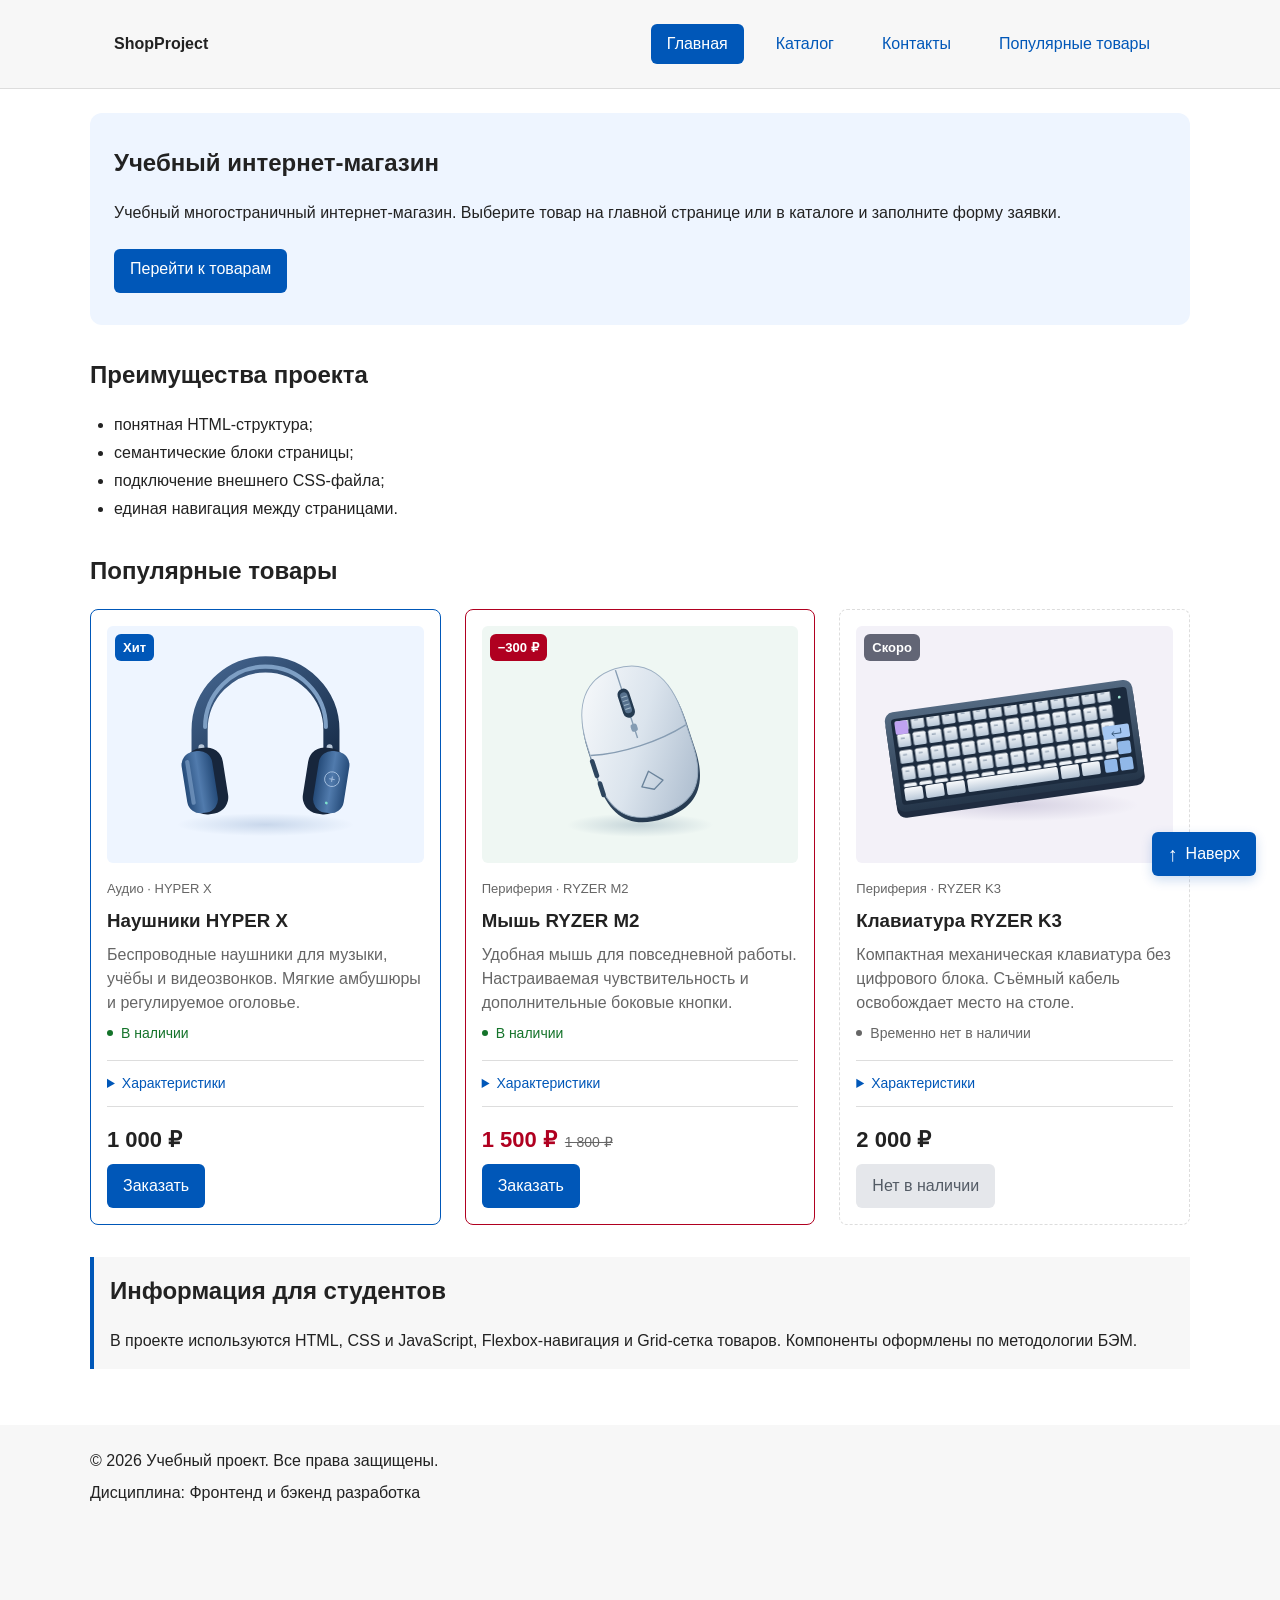
==== commit 20f9cd7d: "index" ====
--- a/index.html
+++ b/index.html
@@ -57,14 +57,14 @@
               alt="Синие полноразмерные наушники с мягкими амбушюрами" width="640" height="480" loading="lazy" decoding="async">
           </div>
           <span class="product-card__badge">Хит</span>
-          <p class="product-card__category">Аудио · AR-H1</p>
-          <h3 class="product-card__title" id="headphones-title">Наушники Aero H1</h3>
+          <p class="product-card__category">Аудио · HYPER X</p>
+          <h3 class="product-card__title" id="headphones-title">Наушники HYPER X</h3>
           <p class="product-card__description">Беспроводные наушники для музыки, учёбы и видеозвонков. Мягкие амбушюры и регулируемое оголовье.</p>
           <p class="product-card__availability" id="headphones-availability">В наличии</p>
           <details class="product-card__details">
             <summary class="product-card__summary">Характеристики</summary>
             <table class="product-specs">
-              <caption class="product-specs__caption">Наушники Aero H1</caption>
+              <caption class="product-specs__caption">Наушники HYPER X</caption>
               <thead class="product-specs__head">
                 <tr class="product-specs__row">
                   <th class="product-specs__cell product-specs__cell--heading" scope="col">Параметр</th>
@@ -92,7 +92,7 @@
               <p class="product-card__price" aria-label="Цена: 1000 рублей">1 000 ₽</p>
             </div>
             <button class="button button--primary product-card__button" type="button"
-              data-product="Наушники Aero H1" aria-describedby="headphones-availability">Заказать</button>
+              data-product="Наушники HYPER X" aria-describedby="headphones-availability">Заказать</button>
           </div>
         </article>
 
@@ -102,14 +102,14 @@
               alt="Светло-серая компьютерная мышь с колёсиком и боковыми кнопками" width="640" height="480" loading="lazy" decoding="async">
           </div>
           <span class="product-card__badge">−300 ₽</span>
-          <p class="product-card__category">Периферия · PT-M2</p>
-          <h3 class="product-card__title" id="mouse-title">Мышь Point M2</h3>
+          <p class="product-card__category">Периферия · RYZER М2</p>
+          <h3 class="product-card__title" id="mouse-title">Мышь RYZER M2</h3>
           <p class="product-card__description">Удобная мышь для повседневной работы. Настраиваемая чувствительность и дополнительные боковые кнопки.</p>
           <p class="product-card__availability" id="mouse-availability">В наличии</p>
           <details class="product-card__details">
             <summary class="product-card__summary">Характеристики</summary>
             <table class="product-specs">
-              <caption class="product-specs__caption">Мышь Point M2</caption>
+              <caption class="product-specs__caption">Мышь RYZER M2</caption>
               <thead class="product-specs__head">
                 <tr class="product-specs__row">
                   <th class="product-specs__cell product-specs__cell--heading" scope="col">Параметр</th>
@@ -138,7 +138,7 @@
               <del class="product-card__old-price" aria-label="Прежняя цена: 1800 рублей">1 800 ₽</del>
             </div>
             <button class="button button--primary product-card__button" type="button"
-              data-product="Мышь Point M2" aria-describedby="mouse-availability">Заказать</button>
+              data-product="Мышь RYZER M2" aria-describedby="mouse-availability">Заказать</button>
           </div>
         </article>
 
@@ -148,14 +148,14 @@
               alt="Компактная клавиатура со светлыми клавишами и синими акцентами" width="640" height="480" loading="lazy" decoding="async">
           </div>
           <span class="product-card__badge">Скоро</span>
-          <p class="product-card__category">Периферия · TP-K3</p>
-          <h3 class="product-card__title" id="keyboard-title">Клавиатура Type K3</h3>
+          <p class="product-card__category">Периферия · RYZER K3</p>
+          <h3 class="product-card__title" id="keyboard-title">Клавиатура RYZER K3</h3>
           <p class="product-card__description">Компактная механическая клавиатура без цифрового блока. Съёмный кабель освобождает место на столе.</p>
           <p class="product-card__availability product-card__availability--unavailable" id="keyboard-availability">Временно нет в наличии</p>
           <details class="product-card__details">
             <summary class="product-card__summary">Характеристики</summary>
             <table class="product-specs">
-              <caption class="product-specs__caption">Клавиатура Type K3</caption>
+              <caption class="product-specs__caption">Клавиатура RYZER K3</caption>
               <thead class="product-specs__head">
                 <tr class="product-specs__row">
                   <th class="product-specs__cell product-specs__cell--heading" scope="col">Параметр</th>
@@ -183,7 +183,7 @@
               <p class="product-card__price" aria-label="Цена: 2000 рублей">2 000 ₽</p>
             </div>
             <button class="button button--disabled product-card__button" type="button"
-              data-product="Клавиатура Type K3" aria-describedby="keyboard-availability" disabled>Нет в наличии</button>
+              data-product="Клавиатура RYZER K3" aria-describedby="keyboard-availability" disabled>Нет в наличии</button>
           </div>
         </article>
       </div>
@@ -205,11 +205,39 @@
       <input id="selected-product" name="product" type="hidden">
       <div class="order-form__field">
         <label class="order-form__label" for="order-name">Имя</label>
-        <input class="order-form__input" id="order-name" name="name" type="text" autocomplete="name" required>
+        <input class="order-form__input" id="order-name" name="name" type="text" placeholder="Введите ваше имя" minlength="2" autocomplete="given-name" required>
       </div>
       <div class="order-form__field">
         <label class="order-form__label" for="order-email">E-mail</label>
-        <input class="order-form__input" id="order-email" name="email" type="email" autocomplete="email" required>
+        <input class="order-form__input" id="order-email" name="email" type="email" placeholder="example@mail.ru" autocomplete="email" required>
+      </div>
+      <div class="order-form__field">
+        <label class="order-form__label" for="order-phone">Телефон</label>
+        <input class="order-form__input" id="order-phone" name="phone" type="tel" inputmode="tel" autocomplete="tel" placeholder="+7 (900) 000-00-00" pattern="\+7 \(\d{3}\) \d{3}-\d{2}-\d{2}" aria-describedby="order-phone-hint" required>
+        <small class="order-form__hint" id="order-phone-hint">Формат: +7 (900) 000-00-00</small>
+      </div>
+      <div class="order-form__field">
+        <label class="order-form__label" for="order-date">Дата связи</label>
+        <input class="order-form__input" id="order-date" name="date" type="date">
+      </div>
+      <div class="order-form__field">
+        <label class="order-form__label" for="order-topic">Тема заявки</label>
+        <select class="order-form__select" id="order-topic" name="topic" required>
+          <option value="">Выберите тему</option>
+          <option value="product">Заказ товара</option>
+          <option value="consultation">Консультация</option>
+          <option value="delivery">Доставка</option>
+        </select>
+      </div>
+      <div class="order-form__field">
+        <label class="order-form__label" for="order-comment">Комментарий</label>
+        <textarea class="order-form__textarea" id="order-comment" name="comment" rows="4" placeholder="Укажите дополнительную информацию"></textarea>
+      </div>
+      <div class="order-form__field">
+        <label class="order-form__label order-form__label--checkbox" for="order-agreement">
+          <input class="order-form__input" id="order-agreement" name="agreement" type="checkbox" required>
+          Я согласен на обработку данных
+        </label>
       </div>
       <div class="order-form__actions">
         <button class="button button--secondary" type="button" id="close-order-dialog">Закрыть</button>
--- a/css/style.css
+++ b/css/style.css
@@ -1,6 +1,4 @@
-/* ===============================
-   1. Переменные проекта
-   =============================== */
+/* 1. Переменные проекта */
 
 :root {
   /* Основные цвета проекта */
@@ -37,11 +35,10 @@
   --transition-fast: 180ms ease;
 
   scroll-behavior: smooth;
-}
-
-/* ===============================
-   2. Базовые стили
-   =============================== */
+  scroll-padding-top: calc(var(--site-header-height, 89px) + var(--space-md));
+}
+
+/* 2. Базовые стили */
 
 * {
   box-sizing: border-box;
@@ -63,9 +60,7 @@
   padding: var(--space-lg);
 }
 
-/* ===============================
-   3. Общие элементы интерфейса (Блок button)
-   =============================== */
+/* 3. Общие элементы интерфейса (Блок button)*/
 
 a {
   color: var(--color-primary);
@@ -157,11 +152,13 @@
   color: var(--color-white);
 }
 
-/* ===============================
-   4. Шапка и навигация (Блоки site-header, site-nav)
-   =============================== */
+/* 4. Шапка и навигация (Блоки site-header, site-nav)*/
 
 .site-header {
+  position: sticky;
+  top: 0;
+  z-index: 20;
+  flex-shrink: 0;
   background-color: var(--color-surface);
   border-bottom: 1px solid var(--color-border);
 }
@@ -217,9 +214,7 @@
   background-color: var(--color-primary);
 }
 
-/* ===============================
-   5. Страницы и Сетки (Блоки hero, section, products-grid)
-   =============================== */
+/* 5. Страницы и Сетки (Блоки hero, section, products-grid)*/
 
 .hero {
   max-width: var(--container-width);
@@ -271,9 +266,7 @@
   margin-bottom: var(--space-xs);
 }
 
-/* ===============================
-   6. Карточка товара (Блок product-card)
-   =============================== */
+/* 6. Карточка товара (Блок product-card)*/
 
 .product-card {
   --product-media-bg: #eef5ff;
@@ -354,9 +347,7 @@
   margin-bottom: 0;
 }
 
-/* ===============================
-   7. Форма и Модальное окно (Блоки order-dialog, order-form)
-   =============================== */
+/* 7. Форма и Модальное окно (Блоки order-dialog, order-form)*/
 
 .order-dialog {
   width: min(100% - var(--space-xl), 560px);
@@ -397,6 +388,19 @@
 
 .order-form__input[type="checkbox"] {
   width: auto;
+  flex-shrink: 0;
+  margin: 4px 0 0;
+  accent-color: var(--color-primary);
+}
+
+.order-form__label--checkbox {
+  display: flex;
+  align-items: flex-start;
+  gap: var(--space-sm);
+}
+
+.order-form__textarea {
+  resize: vertical;
 }
 
 .order-form__hint {
@@ -422,6 +426,11 @@
 .order-form__select--error,
 .order-form__textarea--error {
   border-color: var(--color-danger);
+}
+
+.order-form__input--error[type="checkbox"] {
+  outline: 2px solid var(--color-danger);
+  outline-offset: 2px;
 }
 
 .order-form__actions {
@@ -439,9 +448,7 @@
   background-color: var(--color-success-bg);
 }
 
-/* ===============================
-   8. Хлебные крошки (Блок breadcrumbs)
-   =============================== */
+/* 8. Хлебные крошки (Блок breadcrumbs) */
 
 .breadcrumbs {
   max-width: var(--container-width);
@@ -459,9 +466,7 @@
   color: var(--color-muted);
 }
 
-/* ===============================
-   9. Каталог (Блоки catalog-layout, catalog-filters, filters-form)
-   =============================== */
+/* 9. Каталог (Блоки catalog-layout, catalog-filters, filters-form) */
 
 .catalog-layout {
   max-width: var(--container-width);
@@ -542,9 +547,7 @@
   outline-offset: 3px;
 }
 
-/* ===============================
-   10. Подвал сайта (Блок site-footer)
-   =============================== */
+/* 10. Подвал сайта (Блок site-footer)*/
 
 .site-footer {
   padding: var(--space-lg) var(--space-lg) 88px;
@@ -560,9 +563,7 @@
   margin: 0 0 var(--space-sm);
 }
 
-/* ===============================
-   11. Подробные карточки и изображения
-   =============================== */
+/* 11. Подробные карточки и изображения */
 
 .product-card--unavailable {
   --product-media-bg: #f3f1f8;
@@ -715,9 +716,7 @@
   color: var(--color-muted);
 }
 
-/* ===============================
-   12. Состояния кнопок и ссылки «Наверх»
-   =============================== */
+/* 12. Состояния кнопок и ссылки «Наверх» */
 
 .button:not(:disabled):not(.button--disabled):hover {
   box-shadow: var(--shadow-button);
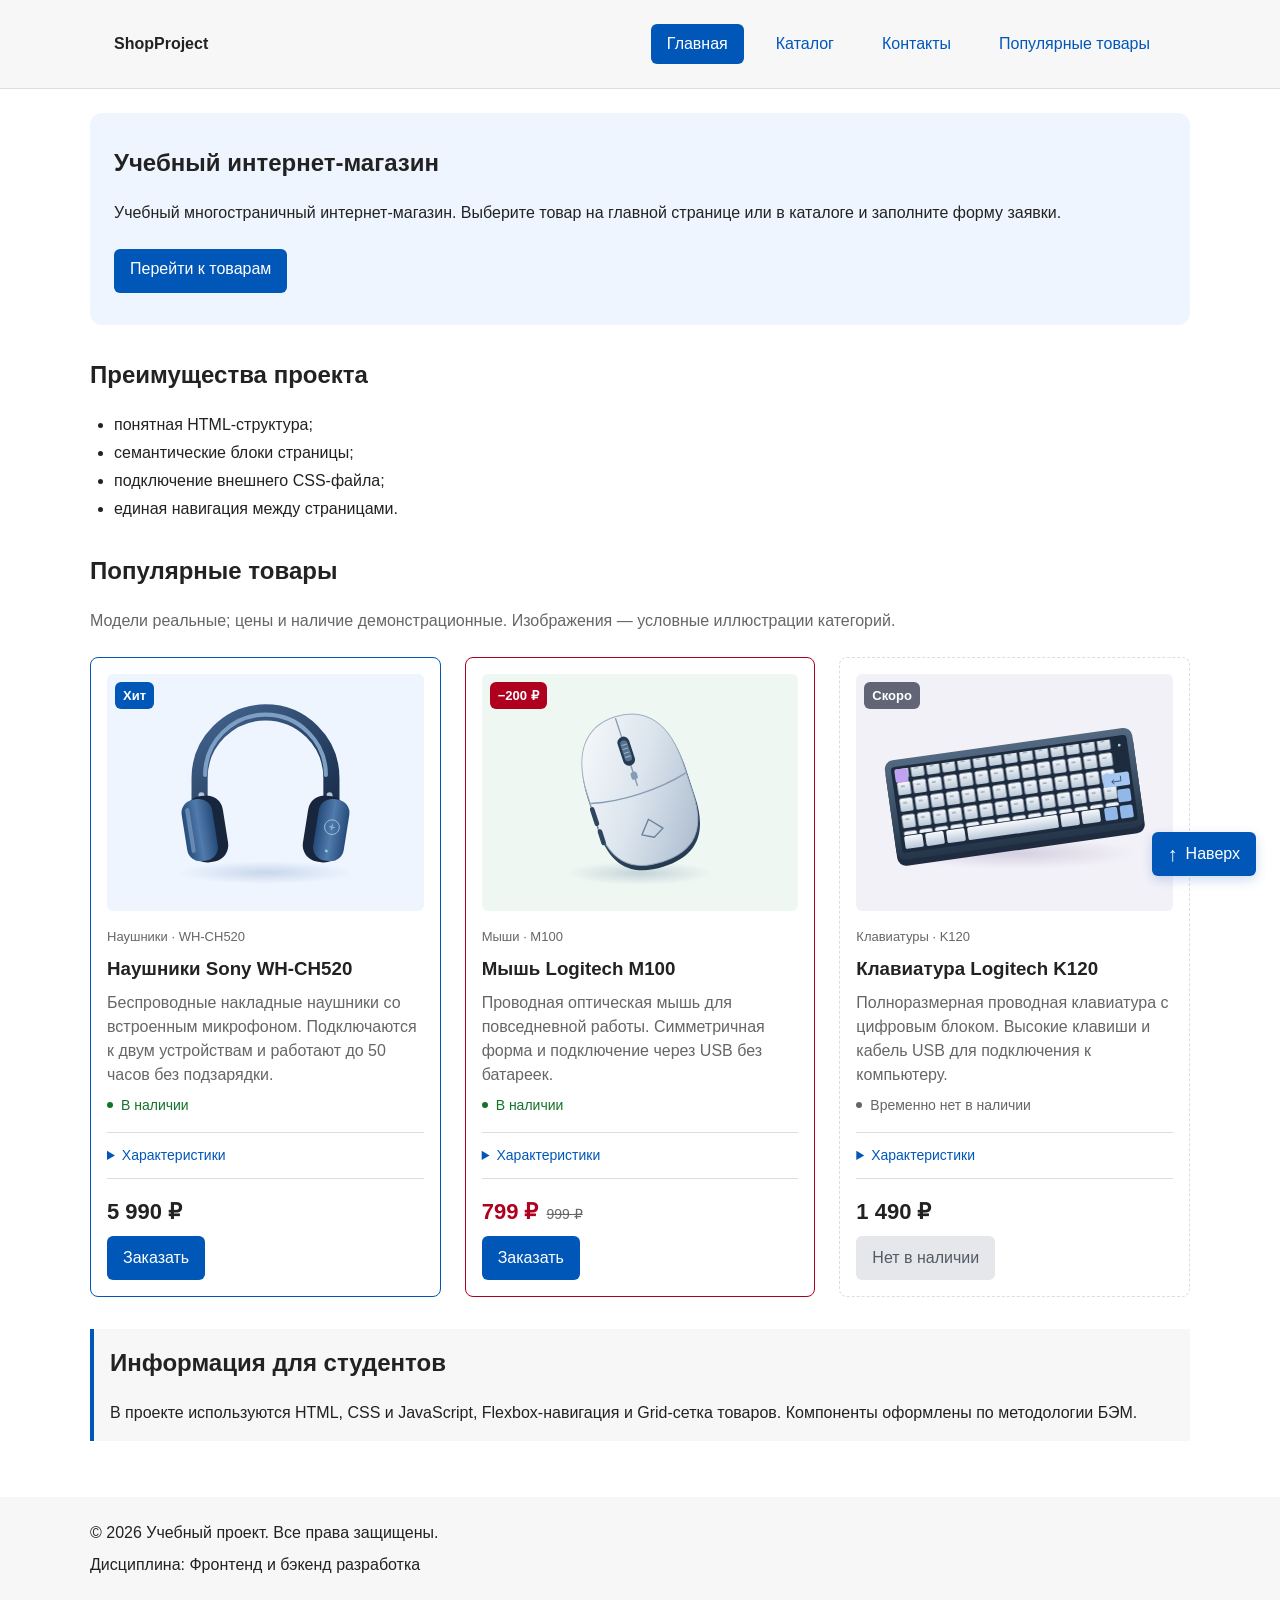
==== commit 53050b05: "feat: expand catalog, add sticky filters and comparison" ====
--- a/index.html
+++ b/index.html
@@ -50,21 +50,23 @@
     <section class="section" id="popular">
       <h2 class="section__title">Популярные товары</h2>
 
+      <p class="section__description">Модели реальные; цены и наличие демонстрационные. Изображения — условные иллюстрации категорий.</p>
       <div class="products-grid">
-        <article class="product-card product-card--featured" aria-labelledby="headphones-title">
+        <article class="product-card product-card--featured" aria-labelledby="headphones-title"
+          data-category="audio" data-price="5990" data-available="true">
           <div class="product-card__media">
             <img class="product-card__image" src="images/headphones.svg"
               alt="Синие полноразмерные наушники с мягкими амбушюрами" width="640" height="480" loading="lazy" decoding="async">
           </div>
           <span class="product-card__badge">Хит</span>
-          <p class="product-card__category">Аудио · HYPER X</p>
-          <h3 class="product-card__title" id="headphones-title">Наушники HYPER X</h3>
-          <p class="product-card__description">Беспроводные наушники для музыки, учёбы и видеозвонков. Мягкие амбушюры и регулируемое оголовье.</p>
+          <p class="product-card__category">Наушники · WH-CH520</p>
+          <h3 class="product-card__title" id="headphones-title">Наушники Sony WH-CH520</h3>
+          <p class="product-card__description">Беспроводные накладные наушники со встроенным микрофоном. Подключаются к двум устройствам и работают до 50 часов без подзарядки.</p>
           <p class="product-card__availability" id="headphones-availability">В наличии</p>
           <details class="product-card__details">
             <summary class="product-card__summary">Характеристики</summary>
             <table class="product-specs">
-              <caption class="product-specs__caption">Наушники HYPER X</caption>
+              <caption class="product-specs__caption">Наушники Sony WH-CH520</caption>
               <thead class="product-specs__head">
                 <tr class="product-specs__row">
                   <th class="product-specs__cell product-specs__cell--heading" scope="col">Параметр</th>
@@ -74,42 +76,52 @@
               <tbody class="product-specs__body">
                 <tr class="product-specs__row">
                   <th class="product-specs__cell product-specs__cell--heading" scope="row">Подключение</th>
-                  <td class="product-specs__cell">Bluetooth 5.3</td>
+                  <td class="product-specs__cell">Bluetooth 5.2</td>
                 </tr>
                 <tr class="product-specs__row">
                   <th class="product-specs__cell product-specs__cell--heading" scope="row">Время работы</th>
-                  <td class="product-specs__cell">До 24 часов</td>
+                  <td class="product-specs__cell">До 50 часов</td>
+                </tr>
+                <tr class="product-specs__row">
+                  <th class="product-specs__cell product-specs__cell--heading" scope="row">Микрофон</th>
+                  <td class="product-specs__cell">Встроенный</td>
                 </tr>
                 <tr class="product-specs__row">
                   <th class="product-specs__cell product-specs__cell--heading" scope="row">Вес</th>
-                  <td class="product-specs__cell">180 г</td>
+                  <td class="product-specs__cell">около 147 г</td>
+                </tr>
+                <tr class="product-specs__row">
+                  <th class="product-specs__cell product-specs__cell--heading" scope="row">Питание</th>
+                  <td class="product-specs__cell">Встроенный аккумулятор</td>
                 </tr>
               </tbody>
             </table>
           </details>
           <div class="product-card__actions">
             <div class="product-card__prices">
-              <p class="product-card__price" aria-label="Цена: 1000 рублей">1 000 ₽</p>
+              <p class="product-card__price" aria-label="Цена: 5990 рублей">5 990 ₽</p>
+
             </div>
             <button class="button button--primary product-card__button" type="button"
-              data-product="Наушники HYPER X" aria-describedby="headphones-availability">Заказать</button>
+              data-product="Наушники Sony WH-CH520" aria-describedby="headphones-availability">Заказать</button>
           </div>
         </article>
 
-        <article class="product-card product-card--discount" aria-labelledby="mouse-title">
+        <article class="product-card product-card--discount" aria-labelledby="mouse-title"
+          data-category="mice" data-price="799" data-available="true">
           <div class="product-card__media">
             <img class="product-card__image" src="images/mouse.svg"
               alt="Светло-серая компьютерная мышь с колёсиком и боковыми кнопками" width="640" height="480" loading="lazy" decoding="async">
           </div>
-          <span class="product-card__badge">−300 ₽</span>
-          <p class="product-card__category">Периферия · RYZER М2</p>
-          <h3 class="product-card__title" id="mouse-title">Мышь RYZER M2</h3>
-          <p class="product-card__description">Удобная мышь для повседневной работы. Настраиваемая чувствительность и дополнительные боковые кнопки.</p>
+          <span class="product-card__badge">−200 ₽</span>
+          <p class="product-card__category">Мыши · M100</p>
+          <h3 class="product-card__title" id="mouse-title">Мышь Logitech M100</h3>
+          <p class="product-card__description">Проводная оптическая мышь для повседневной работы. Симметричная форма и подключение через USB без батареек.</p>
           <p class="product-card__availability" id="mouse-availability">В наличии</p>
           <details class="product-card__details">
             <summary class="product-card__summary">Характеристики</summary>
             <table class="product-specs">
-              <caption class="product-specs__caption">Мышь RYZER M2</caption>
+              <caption class="product-specs__caption">Мышь Logitech M100</caption>
               <thead class="product-specs__head">
                 <tr class="product-specs__row">
                   <th class="product-specs__cell product-specs__cell--heading" scope="col">Параметр</th>
@@ -119,43 +131,52 @@
               <tbody class="product-specs__body">
                 <tr class="product-specs__row">
                   <th class="product-specs__cell product-specs__cell--heading" scope="row">Подключение</th>
-                  <td class="product-specs__cell">USB</td>
+                  <td class="product-specs__cell">USB-A</td>
                 </tr>
                 <tr class="product-specs__row">
                   <th class="product-specs__cell product-specs__cell--heading" scope="row">Сенсор</th>
-                  <td class="product-specs__cell">До 3 200 dpi</td>
+                  <td class="product-specs__cell">1 000 dpi</td>
                 </tr>
                 <tr class="product-specs__row">
                   <th class="product-specs__cell product-specs__cell--heading" scope="row">Кнопки</th>
-                  <td class="product-specs__cell">6</td>
+                  <td class="product-specs__cell">3</td>
+                </tr>
+                <tr class="product-specs__row">
+                  <th class="product-specs__cell product-specs__cell--heading" scope="row">Вес</th>
+                  <td class="product-specs__cell">90 г</td>
+                </tr>
+                <tr class="product-specs__row">
+                  <th class="product-specs__cell product-specs__cell--heading" scope="row">Питание</th>
+                  <td class="product-specs__cell">От USB</td>
                 </tr>
               </tbody>
             </table>
           </details>
           <div class="product-card__actions">
             <div class="product-card__prices">
-              <p class="product-card__price" aria-label="Цена: 1500 рублей">1 500 ₽</p>
-              <del class="product-card__old-price" aria-label="Прежняя цена: 1800 рублей">1 800 ₽</del>
+              <p class="product-card__price" aria-label="Цена: 799 рублей">799 ₽</p>
+              <del class="product-card__old-price" aria-label="Прежняя цена: 999 рублей">999 ₽</del>
             </div>
             <button class="button button--primary product-card__button" type="button"
-              data-product="Мышь RYZER M2" aria-describedby="mouse-availability">Заказать</button>
+              data-product="Мышь Logitech M100" aria-describedby="mouse-availability">Заказать</button>
           </div>
         </article>
 
-        <article class="product-card product-card--unavailable" aria-labelledby="keyboard-title">
+        <article class="product-card product-card--unavailable" aria-labelledby="keyboard-title"
+          data-category="keyboards" data-price="1490" data-available="false">
           <div class="product-card__media">
             <img class="product-card__image" src="images/keyboard.svg"
-              alt="Компактная клавиатура со светлыми клавишами и синими акцентами" width="640" height="480" loading="lazy" decoding="async">
+              alt="Клавиатура со светлыми клавишами и синими акцентами" width="640" height="480" loading="lazy" decoding="async">
           </div>
           <span class="product-card__badge">Скоро</span>
-          <p class="product-card__category">Периферия · RYZER K3</p>
-          <h3 class="product-card__title" id="keyboard-title">Клавиатура RYZER K3</h3>
-          <p class="product-card__description">Компактная механическая клавиатура без цифрового блока. Съёмный кабель освобождает место на столе.</p>
+          <p class="product-card__category">Клавиатуры · K120</p>
+          <h3 class="product-card__title" id="keyboard-title">Клавиатура Logitech K120</h3>
+          <p class="product-card__description">Полноразмерная проводная клавиатура с цифровым блоком. Высокие клавиши и кабель USB для подключения к компьютеру.</p>
           <p class="product-card__availability product-card__availability--unavailable" id="keyboard-availability">Временно нет в наличии</p>
           <details class="product-card__details">
             <summary class="product-card__summary">Характеристики</summary>
             <table class="product-specs">
-              <caption class="product-specs__caption">Клавиатура RYZER K3</caption>
+              <caption class="product-specs__caption">Клавиатура Logitech K120</caption>
               <thead class="product-specs__head">
                 <tr class="product-specs__row">
                   <th class="product-specs__cell product-specs__cell--heading" scope="col">Параметр</th>
@@ -164,26 +185,35 @@
               </thead>
               <tbody class="product-specs__body">
                 <tr class="product-specs__row">
-                  <th class="product-specs__cell product-specs__cell--heading" scope="row">Тип</th>
-                  <td class="product-specs__cell">Механическая</td>
-                </tr>
-                <tr class="product-specs__row">
-                  <th class="product-specs__cell product-specs__cell--heading" scope="row">Клавиши</th>
-                  <td class="product-specs__cell">87</td>
-                </tr>
-                <tr class="product-specs__row">
                   <th class="product-specs__cell product-specs__cell--heading" scope="row">Подключение</th>
-                  <td class="product-specs__cell">USB-C</td>
+                  <td class="product-specs__cell">USB-A</td>
+                </tr>
+                <tr class="product-specs__row">
+                  <th class="product-specs__cell product-specs__cell--heading" scope="row">Формат</th>
+                  <td class="product-specs__cell">Полноразмерная, с цифровым блоком</td>
+                </tr>
+                <tr class="product-specs__row">
+                  <th class="product-specs__cell product-specs__cell--heading" scope="row">Кабель</th>
+                  <td class="product-specs__cell">1,5 м</td>
+                </tr>
+                <tr class="product-specs__row">
+                  <th class="product-specs__cell product-specs__cell--heading" scope="row">Вес</th>
+                  <td class="product-specs__cell">550 г</td>
+                </tr>
+                <tr class="product-specs__row">
+                  <th class="product-specs__cell product-specs__cell--heading" scope="row">Питание</th>
+                  <td class="product-specs__cell">От USB</td>
                 </tr>
               </tbody>
             </table>
           </details>
           <div class="product-card__actions">
             <div class="product-card__prices">
-              <p class="product-card__price" aria-label="Цена: 2000 рублей">2 000 ₽</p>
+              <p class="product-card__price" aria-label="Цена: 1490 рублей">1 490 ₽</p>
+
             </div>
             <button class="button button--disabled product-card__button" type="button"
-              data-product="Клавиатура RYZER K3" aria-describedby="keyboard-availability" disabled>Нет в наличии</button>
+              data-product="Клавиатура Logitech K120" aria-describedby="keyboard-availability" disabled>Нет в наличии</button>
           </div>
         </article>
       </div>
--- a/css/style.css
+++ b/css/style.css
@@ -284,6 +284,10 @@
     transform var(--transition-fast);
 }
 
+.product-card[hidden] {
+  display: none;
+}
+
 .product-card:not(.product-card--unavailable):hover {
   border-color: var(--color-primary);
   box-shadow: var(--shadow-card);
@@ -479,6 +483,12 @@
 
 .catalog-filters {
   grid-area: filters;
+  position: sticky;
+  top: calc(var(--site-header-height, 89px) + var(--space-md));
+  align-self: start;
+  max-height: calc(100vh - var(--site-header-height, 89px) - var(--space-xl));
+  max-height: calc(100dvh - var(--site-header-height, 89px) - var(--space-xl));
+  overflow-y: auto;
   padding: var(--space-md);
   border: 1px solid var(--color-border);
   border-radius: var(--radius-md);
@@ -495,7 +505,32 @@
 }
 
 .catalog-products__title {
-  margin-top: 0;
+  margin: 0;
+}
+
+.catalog-products__heading {
+  display: flex;
+  align-items: baseline;
+  justify-content: space-between;
+  flex-wrap: wrap;
+  gap: var(--space-sm);
+}
+
+.catalog-products__compare {
+  font-size: 14px;
+}
+
+.catalog-products__count,
+.catalog-filters__note {
+  color: var(--color-muted);
+  font-size: 14px;
+}
+
+.catalog-products__empty {
+  padding: var(--space-lg);
+  border: 1px dashed var(--color-border);
+  border-radius: var(--radius-md);
+  background-color: var(--color-surface);
 }
 
 /* Блок формы фильтрации */
@@ -522,11 +557,29 @@
   margin-bottom: var(--space-xs);
 }
 
+.filters-form__label--checkbox {
+  display: flex;
+  align-items: center;
+  gap: var(--space-sm);
+}
+
+.filters-form__range {
+  display: grid;
+  grid-template-columns: repeat(2, minmax(0, 1fr));
+  gap: var(--space-sm);
+}
+
+.filters-form__actions {
+  display: grid;
+  gap: var(--space-sm);
+}
+
 .filters-form__checkbox {
   accent-color: var(--color-primary);
 }
 
-.filters-form__input {
+.filters-form__input,
+.filters-form__select {
   width: 100%;
   min-width: 0;
   margin-bottom: var(--space-sm);
@@ -536,11 +589,13 @@
   font: inherit;
 }
 
-.filters-form__input:hover {
+.filters-form__input:hover,
+.filters-form__select:hover {
   border-color: var(--color-primary);
 }
 
 .filters-form__input:focus-visible,
+.filters-form__select:focus-visible,
 .filters-form__checkbox:focus-visible,
 .site-nav__link:focus-visible {
   outline: 2px solid var(--color-primary);
@@ -716,6 +771,73 @@
   color: var(--color-muted);
 }
 
+/* Общая таблица сравнения: прокрутка остаётся внутри блока. */
+.comparison__scroll {
+  max-width: 100%;
+  overflow-x: auto;
+  border: 1px solid var(--color-border);
+  border-radius: var(--radius-md);
+}
+
+.comparison__scroll:focus-visible {
+  outline: 2px solid var(--color-primary);
+  outline-offset: 3px;
+}
+
+.comparison-table {
+  width: 100%;
+  min-width: 1050px;
+  border-collapse: separate;
+  border-spacing: 0;
+  font-size: 14px;
+}
+
+.comparison-table__caption {
+  padding: var(--space-md);
+  text-align: left;
+  font-weight: 700;
+}
+
+.comparison-table__cell {
+  padding: 12px;
+  border-top: 1px solid var(--color-border);
+  border-right: 1px solid var(--color-border);
+  text-align: left;
+  vertical-align: top;
+  background-color: var(--color-bg);
+}
+
+.comparison-table__cell:last-child {
+  border-right: none;
+}
+
+.comparison-table__body .comparison-table__cell:last-child {
+  white-space: nowrap;
+  font-weight: 600;
+}
+
+.comparison-table__cell--model {
+  position: sticky;
+  left: 0;
+  z-index: 1;
+  min-width: 170px;
+  max-width: 200px;
+}
+
+.comparison-table__body .comparison-table__row:nth-child(even) .comparison-table__cell {
+  background-color: var(--color-surface);
+}
+
+.comparison-table__body .comparison-table__row:hover .comparison-table__cell,
+.comparison-table__head .comparison-table__cell {
+  background-color: var(--color-surface-accent);
+}
+
+.comparison-table__foot .comparison-table__cell {
+  color: var(--color-muted);
+  font-size: 13px;
+}
+
 /* 12. Состояния кнопок и ссылки «Наверх» */
 
 .button:not(:disabled):not(.button--disabled):hover {
@@ -755,6 +877,12 @@
   .catalog-layout {
     grid-template-columns: minmax(0, 1fr);
     grid-template-areas: "filters" "products";
+  }
+
+  .catalog-filters {
+    position: static;
+    max-height: none;
+    overflow: visible;
   }
 
   .order-form__actions {
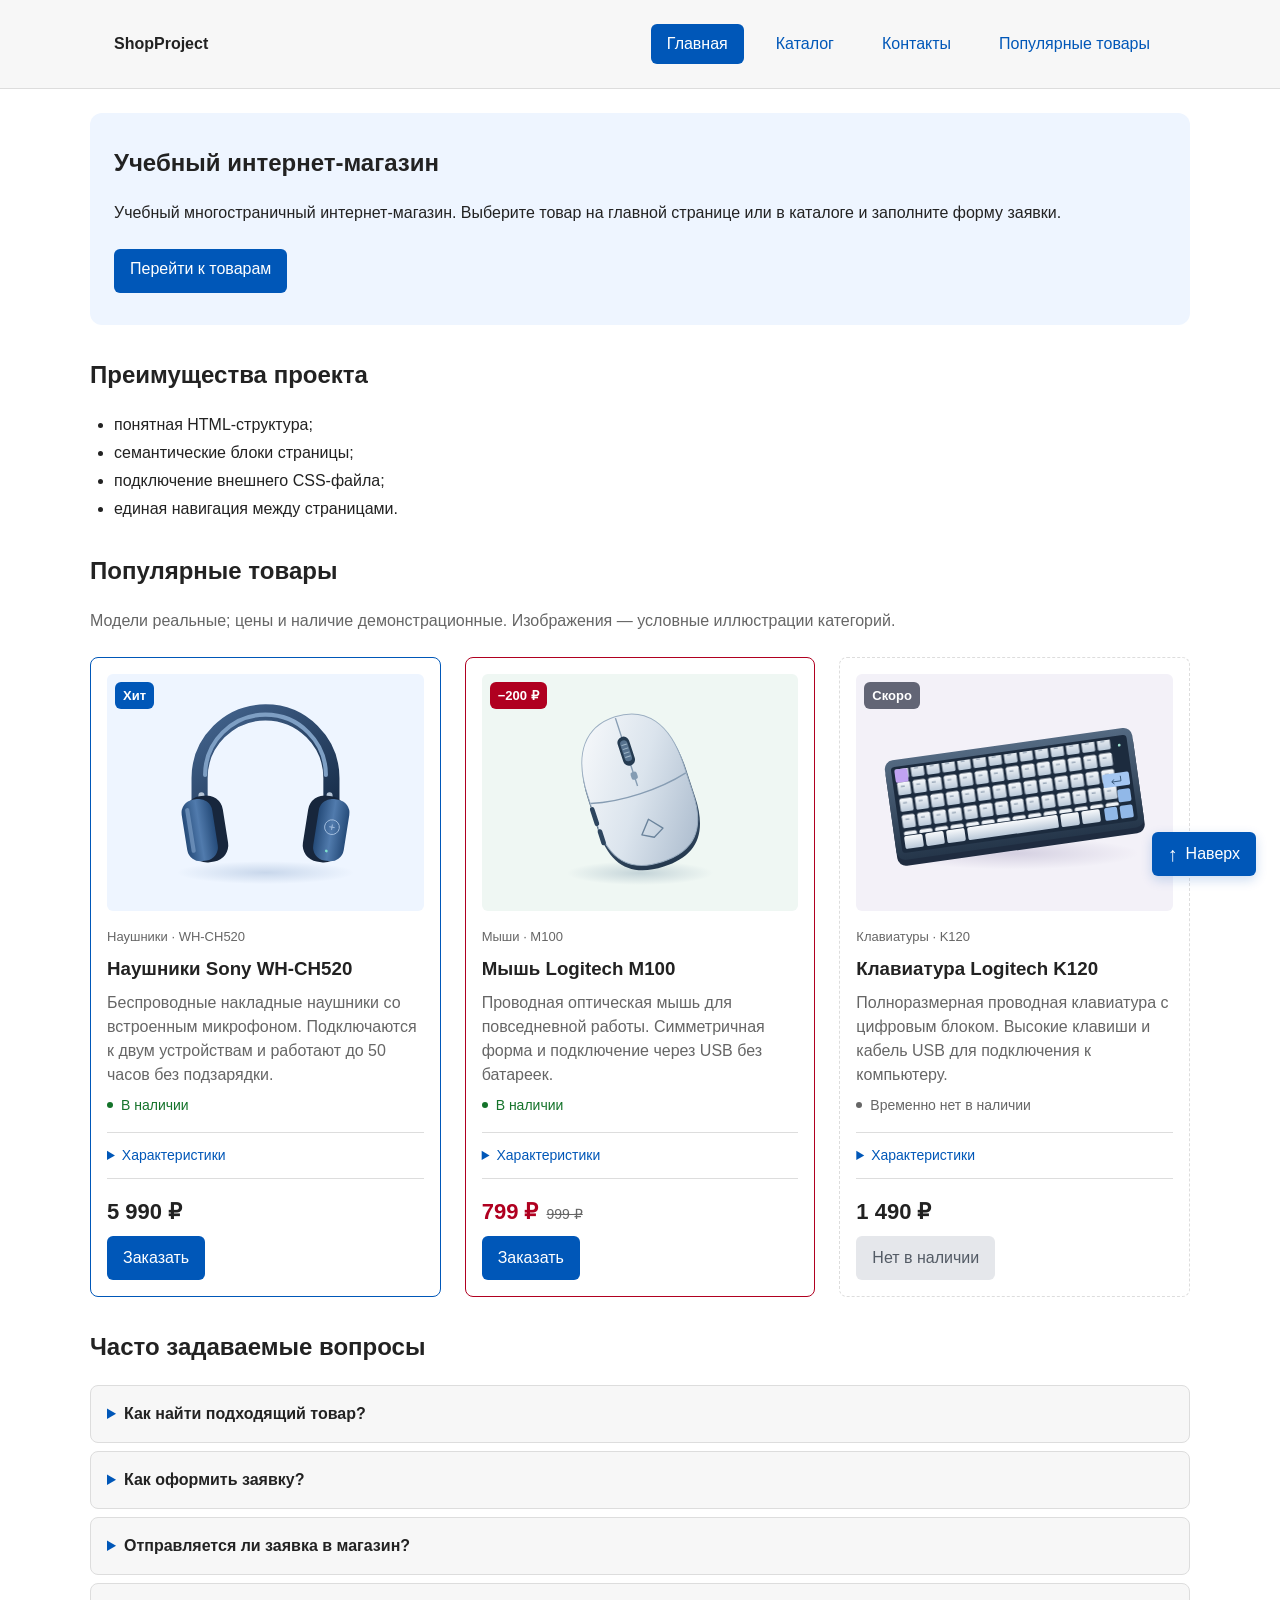
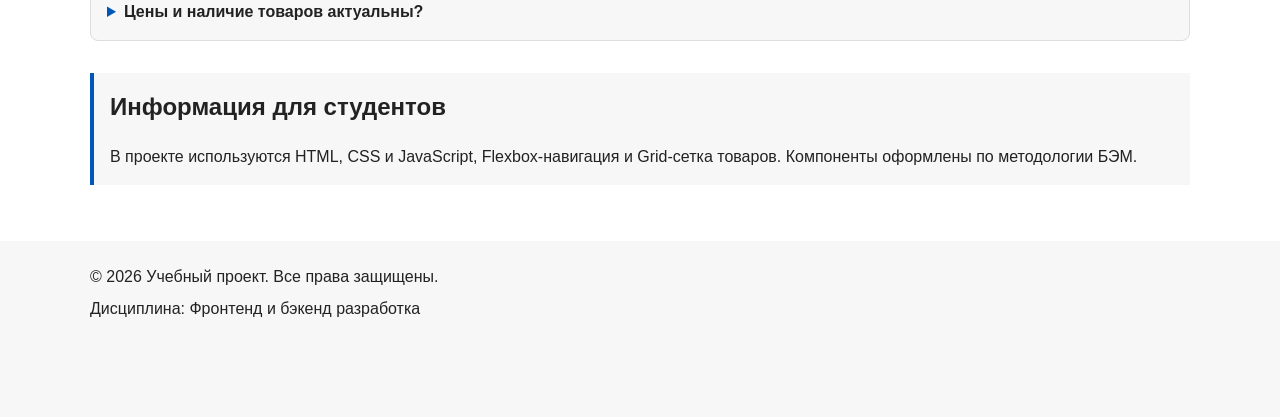
==== commit f3941562: "kr" ====
--- a/index.html
+++ b/index.html
@@ -219,6 +219,28 @@
       </div>
     </section>
 
+    <section class="section faq" id="faq" aria-labelledby="faq-title">
+      <h2 class="section__title" id="faq-title">Часто задаваемые вопросы</h2>
+      <div class="faq__list">
+        <details class="faq__item">
+          <summary class="faq__question">Как найти подходящий товар?</summary>
+          <p class="faq__answer">Откройте <a href="catalog.html">каталог</a>, выберите категорию, диапазон цены и наличие, затем нажмите «Применить». Внизу каталога можно сравнить характеристики всех моделей.</p>
+        </details>
+        <details class="faq__item">
+          <summary class="faq__question">Как оформить заявку?</summary>
+          <p class="faq__answer">Нажмите «Заказать» у доступного товара. Укажите имя, e-mail, телефон, выберите тему заявки и отметьте согласие на обработку данных. Дату связи и комментарий можно оставить пустыми. Затем нажмите «Отправить заявку».</p>
+        </details>
+        <details class="faq__item">
+          <summary class="faq__question">Отправляется ли заявка в магазин?</summary>
+          <p class="faq__answer">Это учебный сайт. Форма проверяет заполнение полей и показывает сообщение об успешной проверке. Данные на сервер не отправляются, реальный заказ не создаётся.</p>
+        </details>
+        <details class="faq__item">
+          <summary class="faq__question">Цены и наличие товаров актуальны?</summary>
+          <p class="faq__answer">Цены, скидки и наличие указаны для демонстрации работы сайта. Названия моделей реальные, характеристики взяты из документации производителей, а изображения служат условными иллюстрациями категорий.</p>
+        </details>
+      </div>
+    </section>
+
     <aside class="aside-info">
       <h2 class="aside-info__title">Информация для студентов</h2>
       <p class="aside-info__text">
--- a/css/style.css
+++ b/css/style.css
@@ -863,6 +863,44 @@
   line-height: 1;
 }
 
+/* Блок часто задаваемых вопросов */
+.faq__list {
+  display: grid;
+  gap: var(--space-sm);
+}
+
+.faq__item {
+  border: 1px solid var(--color-border);
+  border-radius: var(--radius-md);
+  background-color: var(--color-surface);
+}
+
+.faq__item[open] {
+  border-color: var(--color-primary);
+}
+
+.faq__question {
+  padding: var(--space-md);
+  font-weight: 600;
+  cursor: pointer;
+  border-radius: var(--radius-md);
+}
+
+.faq__question::marker,
+.faq__question:hover {
+  color: var(--color-primary);
+}
+
+.faq__question:focus-visible {
+  outline: 2px solid var(--color-primary);
+  outline-offset: 3px;
+}
+
+.faq__answer {
+  margin: 0;
+  padding: 0 var(--space-md) var(--space-md);
+}
+
 /* Изображения и сетки помещаются в узкий экран без искажения пропорций. */
 @media (max-width: 760px) {
   .site-header__inner {
